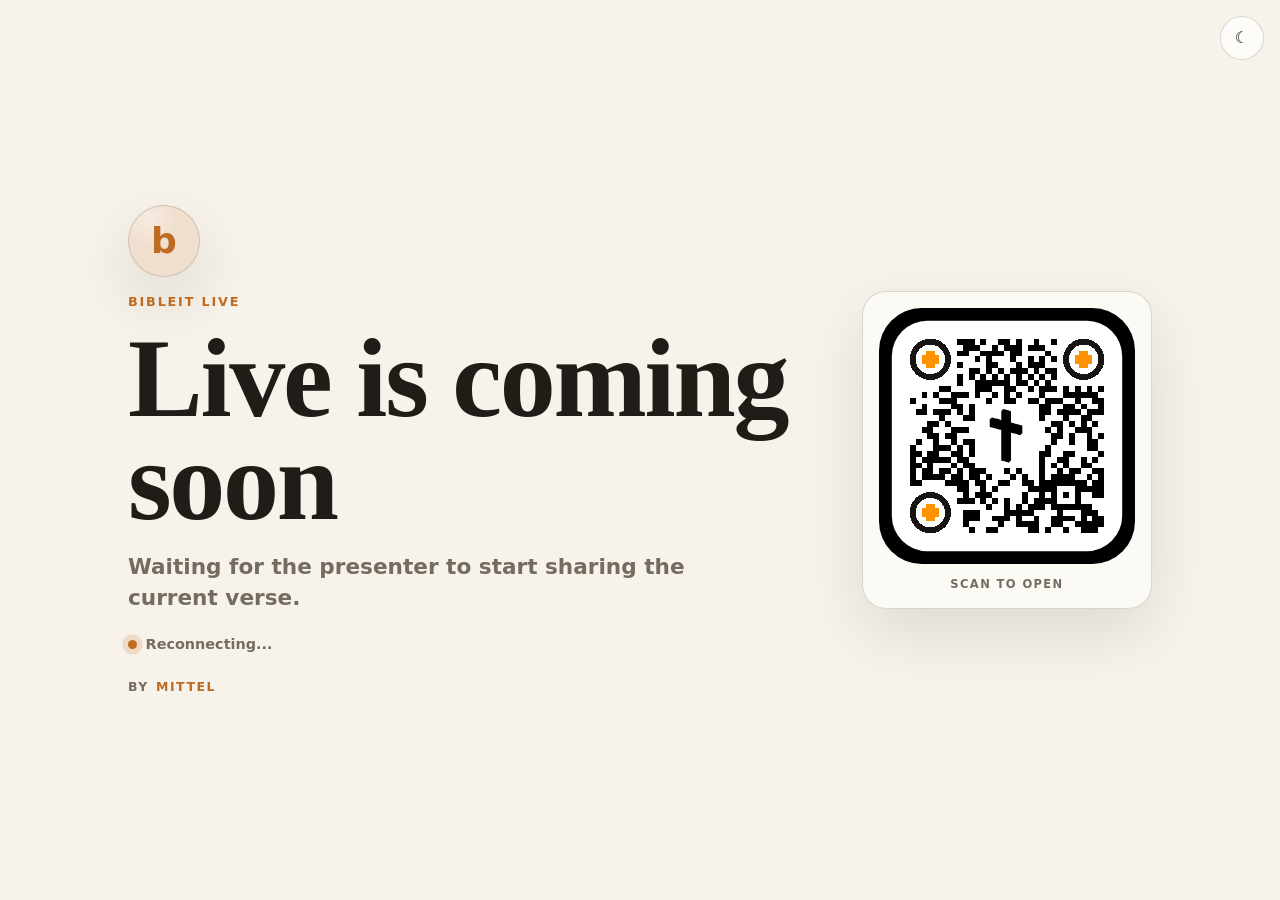
==== python/src/bibleit/live.html @ abac1475 "feat: consolidating live only for web" ====
<!doctype html>
<html lang="en" data-live="false">
<head>
  <meta charset="utf-8">
  <meta name="viewport" content="width=device-width, initial-scale=1, viewport-fit=cover" />
  <title>{{ title }}</title>
  <style>
    html {
      touch-action: manipulation;
    }

    :root {
      color-scheme: light dark;
      --bg: #f7f3ea;
      --fg: #201c18;
      --muted: #756c61;
      --accent: #bf6b21;
      --button-bg: rgba(255, 255, 255, 0.7);
      --button-border: rgba(32, 28, 24, 0.16);
      --verse-scale: 1;
    }

    @media (prefers-color-scheme: dark) {
      :root {
        --bg: #151311;
        --fg: #f5efe6;
        --muted: #b7ab9e;
        --accent: #f3a65d;
        --button-bg: rgba(255, 255, 255, 0.08);
        --button-border: rgba(245, 239, 230, 0.18);
      }
    }

    :root[data-theme="light"] {
      color-scheme: light;
      --bg: #f7f3ea;
      --fg: #201c18;
      --muted: #756c61;
      --accent: #bf6b21;
      --button-bg: rgba(255, 255, 255, 0.7);
      --button-border: rgba(32, 28, 24, 0.16);
    }

    :root[data-theme="dark"] {
      color-scheme: dark;
      --bg: #151311;
      --fg: #f5efe6;
      --muted: #b7ab9e;
      --accent: #f3a65d;
      --button-bg: rgba(255, 255, 255, 0.08);
      --button-border: rgba(245, 239, 230, 0.18);
    }

    * {
      box-sizing: border-box;
    }

    body {
      margin: 0;
      min-height: 100vh;
      background: var(--bg);
      color: var(--fg);
      font-family: ui-serif, Georgia, Cambria, "Times New Roman", serif;
      touch-action: manipulation;
    }

    :root[data-presentation="true"] body {
      overflow: hidden;
    }

    main {
      min-height: 100vh;
      width: min(100%, 82rem);
      padding: clamp(1.5rem, 7vw, 4rem);
      display: grid;
      align-content: center;
      margin: 0 auto;
    }

    :root[data-presentation="true"] main {
      width: min(100%, 110rem);
      height: 100dvh;
      min-height: 100vh;
      padding: clamp(1.5rem, 7vw, 4rem);
      align-content: center;
      overflow: hidden;
    }

    [hidden] {
      display: none !important;
    }

    :root[data-live="false"] #font-increase,
    :root[data-live="false"] #font-decrease,
    :root[data-live="false"] #presentation,
    :root[data-live="false"] .translation-filter,
    :root[data-live="false"] .verses,
    :root[data-live="false"] .status,
    :root[data-live="false"] .brand {
      display: none;
    }

    button {
      position: fixed;
      top: max(1rem, env(safe-area-inset-top));
      min-width: 2.75rem;
      height: 2.75rem;
      border: 1px solid var(--button-border);
      border-radius: 999px;
      background: var(--button-bg);
      color: var(--fg);
      font: 700 1rem/1 ui-sans-serif, system-ui, sans-serif;
    }

    #theme {
      right: max(1rem, env(safe-area-inset-right));
    }

    #font-decrease {
      right: calc(max(1rem, env(safe-area-inset-right)) + 3.25rem);
    }

    #font-increase {
      right: calc(max(1rem, env(safe-area-inset-right)) + 6.5rem);
    }

    #presentation {
      left: calc(max(1rem, env(safe-area-inset-left)) + 3rem);
      right: auto;
    }

    .translation-filter {
      position: fixed;
      top: max(1rem, env(safe-area-inset-top));
      right: calc(max(1rem, env(safe-area-inset-right)) + 9.75rem);
      width: 2.75rem;
      color: var(--fg);
      font: 700 0.85rem/1.2 ui-sans-serif, system-ui, sans-serif;
      z-index: 2;
    }

    .translation-filter summary {
      width: 2.75rem;
      min-height: 2.75rem;
      border: 1px solid var(--button-border);
      border-radius: 999px;
      background: var(--button-bg);
      color: var(--fg);
      display: flex;
      align-items: center;
      justify-content: center;
      cursor: pointer;
      list-style: none;
      padding: 0;
      overflow: hidden;
    }

    .translation-filter summary::-webkit-details-marker {
      display: none;
    }

    .translation-filter summary::after {
      content: none;
    }

    .translation-icon {
      width: 1.3rem;
      height: 1.3rem;
      display: block;
      fill: none;
      stroke: currentColor;
      stroke-linecap: round;
      stroke-linejoin: round;
      stroke-width: 16;
    }

    .translation-filter[open] summary {
      border-color: var(--accent);
      box-shadow: 0 0 0 0.2rem rgba(191, 107, 33, 0.12);
    }

    .translation-options {
      position: absolute;
      top: calc(100% + 0.7rem);
      right: 0;
      width: 11rem;
      border: 1px solid var(--button-border);
      border-radius: 1rem;
      background: color-mix(in srgb, var(--bg) 92%, white);
      box-shadow: 0 1rem 2.5rem rgba(0, 0, 0, 0.14);
      padding: 0.45rem;
      display: grid;
      gap: 0.25rem;
    }

    .translation-options label {
    min-height: 2.4rem;
    padding: 0.45rem 0.8rem;
    border-radius: 0.75rem;
  }

    .translation-options label:hover {
      background: rgba(191, 107, 33, 0.12);
    }

    .translation-options input {
      position: absolute;
      opacity: 0;
      pointer-events: none;
    }

    .translation-options label:has(input:checked) {
      background: rgba(191, 107, 33, 0.16);
      color: var(--accent);
    }

    :root[data-presentation="true"] #presentation {
      border-color: var(--accent);
      color: var(--accent);
    }

    :root[data-filtered="true"] .translation-filter summary {
      border-color: var(--accent);
    }

    .translation {
      color: var(--accent);
      font: 700 0.78rem/1.2 ui-sans-serif, system-ui, sans-serif;
      letter-spacing: 0.08em;
      text-transform: uppercase;
    }

    .reference {
      margin-top: 0.6rem;
      color: var(--muted);
      font: 700 clamp(1rem, 4vw, 1.35rem)/1.2 ui-sans-serif, system-ui, sans-serif;
    }

    .verse {
      margin-top: 1.2rem;
      font-size: clamp(2rem, 10vw, 4.5rem);
      line-height: 1.08;
      overflow-wrap: anywhere;
    }

    .verses {
      margin-top: 1.5rem;
      display: grid;
      grid-template-columns: repeat(auto-fit, minmax(min(22rem, 100%), 1fr));
      gap: clamp(1.5rem, 4vw, 3rem);
      align-items: start;
    }

    :root[data-presentation="true"] #font-increase,
    :root[data-presentation="true"] #font-decrease {
      display: none;
    }

    :root[data-presentation="true"] .translation-filter {
      right: calc(max(1rem, env(safe-area-inset-right)) + 3.25rem);
    }

    :root[data-presentation="true"] #theme {
      right: max(1rem, env(safe-area-inset-right));
    }

    :root[data-presentation="true"] .verses {
      margin-top: 0;
      display: grid;
      grid-template-columns: 1fr;
      grid-template-rows: repeat(var(--visible-count), minmax(0, 1fr));
      gap: clamp(1rem, 2vh, 2rem);
      height: calc(100dvh - 8rem);
      overflow: hidden;
      align-items: stretch;
    }

    .verse-card {
      min-width: 0;
    }

    :root[data-presentation="true"] .verse-card {
      min-height: 0;
      display: flex;
      flex-direction: column;
      justify-content: center;
      overflow: hidden;
    }

    .verse-card .reference {
      margin-top: 0.5rem;
      font-size: clamp(1rem, 3vw, 1.25rem);
    }

    .verse-card .verse {
      font-size: clamp(
        calc(2rem * var(--verse-scale)),
        calc(7vw * var(--verse-scale)),
        calc(4.25rem * var(--verse-scale))
      );
    }

    :root[data-presentation="true"] .verse-card .verse {
      margin-top: 0.6rem;
      line-height: 1.04;
      overflow-wrap: break-word;
    }

    .status {
      margin-top: 2rem;
      color: var(--muted);
      font: 500 0.92rem/1.4 ui-sans-serif, system-ui, sans-serif;
    }

    .brand {
      margin-top: 0.6rem;
      color: var(--muted);
      font: 700 0.9rem/1 ui-sans-serif, system-ui, sans-serif;
      letter-spacing: 0.08em;
      text-transform: uppercase;
    }

    :root[data-presentation="true"] .status {
      display: none;
    }

    :root[data-presentation="true"] .brand {
      position: fixed;
      left: max(1rem, env(safe-area-inset-left));
      bottom: max(1rem, env(safe-area-inset-bottom));
      margin-top: 0;
    }

    .splash {
      width: min(100%, 64rem);
      margin: 0 auto;
      display: grid;
      grid-template-columns: minmax(0, 1fr) auto;
      align-items: center;
      column-gap: clamp(2rem, 7vw, 5rem);
      gap: 1.1rem;
      justify-items: start;
    }

    :root[data-live="true"] .splash {
      display: none;
    }

    .splash-copy {
      min-width: 0;
      display: grid;
      gap: 1.1rem;
      justify-items: start;
    }

    .splash-mark {
      width: clamp(3.5rem, 12vw, 4.5rem);
      height: clamp(3.5rem, 12vw, 4.5rem);
      display: grid;
      place-items: center;
      border: 1px solid var(--button-border);
      border-radius: 999px;
      background:
        radial-gradient(circle at 30% 20%, rgba(255, 255, 255, 0.38), transparent 38%),
        color-mix(in srgb, var(--button-bg) 80%, var(--accent));
      color: var(--accent);
      font: 800 clamp(1.8rem, 6vw, 2.25rem)/1 ui-sans-serif, system-ui, sans-serif;
      box-shadow: 0 1.5rem 4rem rgba(0, 0, 0, 0.12);
    }

    .splash-kicker {
      color: var(--accent);
      font: 800 0.8rem/1.2 ui-sans-serif, system-ui, sans-serif;
      letter-spacing: 0.14em;
      text-transform: uppercase;
    }

    .splash h1 {
      max-width: 12ch;
      margin: 0;
      font-size: clamp(2.7rem, 11vw, 7rem);
      line-height: 0.92;
      letter-spacing: -0.02em;
    }

    .splash p {
      max-width: 38rem;
      margin: 0;
      color: var(--muted);
      font: 600 clamp(1rem, 3vw, 1.35rem)/1.45 ui-sans-serif, system-ui, sans-serif;
    }

    .splash-status {
      margin-top: 0.4rem;
      display: inline-flex;
      align-items: center;
      gap: 0.55rem;
      color: var(--muted);
      font: 700 0.9rem/1 ui-sans-serif, system-ui, sans-serif;
    }

    .splash-status::before {
      content: "";
      width: 0.55rem;
      height: 0.55rem;
      border-radius: 999px;
      background: var(--accent);
      box-shadow: 0 0 0 0.35rem color-mix(in srgb, var(--accent) 18%, transparent);
    }

    .splash-footer {
      margin-top: 0.7rem;
      display: inline-flex;
      align-items: center;
      gap: 0.45rem;
      color: var(--muted);
      font: 800 0.78rem/1.2 ui-sans-serif, system-ui, sans-serif;
      letter-spacing: 0.12em;
      text-transform: uppercase;
    }

    .splash-footer a {
      color: var(--accent);
      text-decoration: none;
    }

    .splash-footer a:focus-visible {
      outline: 2px solid var(--accent);
      outline-offset: 0.2rem;
      border-radius: 0.2rem;
    }

    .splash-qr {
      display: grid;
      gap: 0.85rem;
      justify-items: center;
      padding: 1rem;
      border: 1px solid var(--button-border);
      border-radius: 1.5rem;
      background: color-mix(in srgb, var(--button-bg) 72%, var(--bg));
      color: var(--fg);
      text-decoration: none;
      box-shadow: 0 1.5rem 4rem rgba(0, 0, 0, 0.1);
    }

    .splash-qr:hover {
      border-color: color-mix(in srgb, var(--accent) 55%, var(--button-border));
    }

    .splash-qr span {
      color: var(--muted);
      font: 800 0.72rem/1.2 ui-sans-serif, system-ui, sans-serif;
      letter-spacing: 0.12em;
      text-transform: uppercase;
    }

    .qr-code {
      width: clamp(5.5rem, 20vw, 20rem);
      height: auto;
      display: block;
      border-radius: 0.9rem;
    }

    .qr-code .qr-bg {
      fill: #fff;
    }

    .qr-code path {
      fill: #171411;
    }

    @media (max-width: 52rem) {
      #presentation {
        left: max(0.75rem, env(safe-area-inset-left));
        right: auto;
      }

      .translation-filter {
        right: calc(max(0.75rem, env(safe-area-inset-right)) + 9.75rem);
      }

      main {
        min-height: 100svh;
        padding:
          max(4.75rem, env(safe-area-inset-top))
          1.5rem
          max(2.75rem, env(safe-area-inset-bottom));
        align-content: center;
      }

      .splash {
        width: 100%;
        grid-template-columns: 1fr;
        gap: 1rem;
      }

      .splash-qr {
        display: none;
      }

      .splash h1 {
        max-width: 9ch;
      }

      .splash p {
        font-size: 1.05rem;
      }

     :root[data-presentation="true"] main {
        height: 100svh;
        min-height: 100svh;
        padding:
          max(5.25rem, env(safe-area-inset-top))
          1rem
          max(5.5rem, env(safe-area-inset-bottom));
      }

     :root[data-presentation="true"] .verses {
        height: calc(100svh - 11rem);
        overflow: hidden;
      }

      :root[data-presentation="true"] .verse-card {
        min-height: 0;
        overflow: hidden;
      }

      :root[data-presentation="true"] .verse-card .verse {
        margin-top: 0.35rem;
        font-size: 1rem;
        line-height: 1.03;
        overflow-wrap: break-word;
      }

      :root[data-presentation="true"] .brand {
        display: block;
        left: max(1rem, env(safe-area-inset-left));
        bottom: max(1rem, env(safe-area-inset-bottom));
        font-size: 0.8rem;
      }
    }
  </style>
</head>
<body>
  <main id="live">
    <section id="splash" class="splash" aria-live="polite">
      <div class="splash-copy">
        <div class="splash-mark">b</div>
        <div class="splash-kicker">bibleit live</div>
        <h1>Live is coming soon</h1>
        <p>Waiting for the presenter to start sharing the current verse.</p>
        <div id="splash-status" class="splash-status">Connecting</div>
        <div class="splash-footer">by <a href="https://mittel.site" rel="noreferrer">Mittel</a></div>
      </div>
      <a class="splash-qr" href="https://bibleit.mittel.site" rel="noreferrer" aria-label="Open bibleit live">
        <svg version="1.1" xmlns="http://www.w3.org/2000/svg" xmlns:xlink="http://www.w3.org/1999/xlink" class="qr-code" width="1000" height="1000" viewBox="0 0 1000 1000" enable-background="new 0 0 1000 1000" xml:space="preserve"><rect x="0" y="0" rx="333.33334" ry="333.33334" width="1000" height="1000" fill="rgb(255,255,255)" opacity="1.0" /><rect x="0" y="0" rx="166.66667" ry="166.66667" width="1000" height="1000" fill="rgb(0,0,0)" opacity="1.0" /><rect x="50" y="50" rx="138.46153" ry="138.46153" width="900" height="900" fill="rgb(255,255,255)" opacity="1.0" /><g transform="translate(120,120) scale(0.76000005,0.76000005)"><svg width="1000" height="1000" viewBox="0 0 660 660" enable-background="new 0 0 1000 1000" xml:space="preserve"><rect x="0" y="0" width="660" height="660" fill="rgb(254,255,255)" opacity="1.0" /><rect x="160" y="0" width="20" height="20" fill="rgb(0,0,0)" opacity="1.0" shape-rendering="crispEdges" /><rect x="180" y="0" width="20" height="20" fill="rgb(0,0,0)" opacity="1.0" shape-rendering="crispEdges" /><rect x="200" y="0" width="20" height="20" fill="rgb(0,0,0)" opacity="1.0" shape-rendering="crispEdges" /><rect x="240" y="0" width="20" height="20" fill="rgb(0,0,0)" opacity="1.0" shape-rendering="crispEdges" /><rect x="300" y="0" width="20" height="20" fill="rgb(0,0,0)" opacity="1.0" shape-rendering="crispEdges" /><rect x="320" y="0" width="20" height="20" fill="rgb(0,0,0)" opacity="1.0" shape-rendering="crispEdges" /><rect x="360" y="0" width="20" height="20" fill="rgb(0,0,0)" opacity="1.0" shape-rendering="crispEdges" /><rect x="420" y="0" width="20" height="20" fill="rgb(0,0,0)" opacity="1.0" shape-rendering="crispEdges" /><rect x="480" y="0" width="20" height="20" fill="rgb(0,0,0)" opacity="1.0" shape-rendering="crispEdges" /><rect x="180" y="20" width="20" height="20" fill="rgb(0,0,0)" opacity="1.0" shape-rendering="crispEdges" /><rect x="200" y="20" width="20" height="20" fill="rgb(0,0,0)" opacity="1.0" shape-rendering="crispEdges" /><rect x="220" y="20" width="20" height="20" fill="rgb(0,0,0)" opacity="1.0" shape-rendering="crispEdges" /><rect x="280" y="20" width="20" height="20" fill="rgb(0,0,0)" opacity="1.0" shape-rendering="crispEdges" /><rect x="320" y="20" width="20" height="20" fill="rgb(0,0,0)" opacity="1.0" shape-rendering="crispEdges" /><rect x="340" y="20" width="20" height="20" fill="rgb(0,0,0)" opacity="1.0" shape-rendering="crispEdges" /><rect x="360" y="20" width="20" height="20" fill="rgb(0,0,0)" opacity="1.0" shape-rendering="crispEdges" /><rect x="400" y="20" width="20" height="20" fill="rgb(0,0,0)" opacity="1.0" shape-rendering="crispEdges" /><rect x="420" y="20" width="20" height="20" fill="rgb(0,0,0)" opacity="1.0" shape-rendering="crispEdges" /><rect x="440" y="20" width="20" height="20" fill="rgb(0,0,0)" opacity="1.0" shape-rendering="crispEdges" /><rect x="160" y="40" width="20" height="20" fill="rgb(0,0,0)" opacity="1.0" shape-rendering="crispEdges" /><rect x="180" y="40" width="20" height="20" fill="rgb(0,0,0)" opacity="1.0" shape-rendering="crispEdges" /><rect x="240" y="40" width="20" height="20" fill="rgb(0,0,0)" opacity="1.0" shape-rendering="crispEdges" /><rect x="260" y="40" width="20" height="20" fill="rgb(0,0,0)" opacity="1.0" shape-rendering="crispEdges" /><rect x="280" y="40" width="20" height="20" fill="rgb(0,0,0)" opacity="1.0" shape-rendering="crispEdges" /><rect x="300" y="40" width="20" height="20" fill="rgb(0,0,0)" opacity="1.0" shape-rendering="crispEdges" /><rect x="340" y="40" width="20" height="20" fill="rgb(0,0,0)" opacity="1.0" shape-rendering="crispEdges" /><rect x="360" y="40" width="20" height="20" fill="rgb(0,0,0)" opacity="1.0" shape-rendering="crispEdges" /><rect x="460" y="40" width="20" height="20" fill="rgb(0,0,0)" opacity="1.0" shape-rendering="crispEdges" /><rect x="220" y="60" width="20" height="20" fill="rgb(0,0,0)" opacity="1.0" shape-rendering="crispEdges" /><rect x="260" y="60" width="20" height="20" fill="rgb(0,0,0)" opacity="1.0" shape-rendering="crispEdges" /><rect x="340" y="60" width="20" height="20" fill="rgb(0,0,0)" opacity="1.0" shape-rendering="crispEdges" /><rect x="400" y="60" width="20" height="20" fill="rgb(0,0,0)" opacity="1.0" shape-rendering="crispEdges" /><rect x="440" y="60" width="20" height="20" fill="rgb(0,0,0)" opacity="1.0" shape-rendering="crispEdges" /><rect x="480" y="60" width="20" height="20" fill="rgb(0,0,0)" opacity="1.0" shape-rendering="crispEdges" /><rect x="160" y="80" width="20" height="20" fill="rgb(0,0,0)" opacity="1.0" shape-rendering="crispEdges" /><rect x="260" y="80" width="20" height="20" fill="rgb(0,0,0)" opacity="1.0" shape-rendering="crispEdges" /><rect x="280" y="80" width="20" height="20" fill="rgb(0,0,0)" opacity="1.0" shape-rendering="crispEdges" /><rect x="360" y="80" width="20" height="20" fill="rgb(0,0,0)" opacity="1.0" shape-rendering="crispEdges" /><rect x="400" y="80" width="20" height="20" fill="rgb(0,0,0)" opacity="1.0" shape-rendering="crispEdges" /><rect x="420" y="80" width="20" height="20" fill="rgb(0,0,0)" opacity="1.0" shape-rendering="crispEdges" /><rect x="440" y="80" width="20" height="20" fill="rgb(0,0,0)" opacity="1.0" shape-rendering="crispEdges" /><rect x="200" y="100" width="20" height="20" fill="rgb(0,0,0)" opacity="1.0" shape-rendering="crispEdges" /><rect x="220" y="100" width="20" height="20" fill="rgb(0,0,0)" opacity="1.0" shape-rendering="crispEdges" /><rect x="260" y="100" width="20" height="20" fill="rgb(0,0,0)" opacity="1.0" shape-rendering="crispEdges" /><rect x="300" y="100" width="20" height="20" fill="rgb(0,0,0)" opacity="1.0" shape-rendering="crispEdges" /><rect x="340" y="100" width="20" height="20" fill="rgb(0,0,0)" opacity="1.0" shape-rendering="crispEdges" /><rect x="360" y="100" width="20" height="20" fill="rgb(0,0,0)" opacity="1.0" shape-rendering="crispEdges" /><rect x="380" y="100" width="20" height="20" fill="rgb(0,0,0)" opacity="1.0" shape-rendering="crispEdges" /><rect x="420" y="100" width="20" height="20" fill="rgb(0,0,0)" opacity="1.0" shape-rendering="crispEdges" /><rect x="460" y="100" width="20" height="20" fill="rgb(0,0,0)" opacity="1.0" shape-rendering="crispEdges" /><rect x="480" y="100" width="20" height="20" fill="rgb(0,0,0)" opacity="1.0" shape-rendering="crispEdges" /><rect x="160" y="120" width="20" height="20" fill="rgb(0,0,0)" opacity="1.0" shape-rendering="crispEdges" /><rect x="200" y="120" width="20" height="20" fill="rgb(0,0,0)" opacity="1.0" shape-rendering="crispEdges" /><rect x="240" y="120" width="20" height="20" fill="rgb(0,0,0)" opacity="1.0" shape-rendering="crispEdges" /><rect x="280" y="120" width="20" height="20" fill="rgb(0,0,0)" opacity="1.0" shape-rendering="crispEdges" /><rect x="320" y="120" width="20" height="20" fill="rgb(0,0,0)" opacity="1.0" shape-rendering="crispEdges" /><rect x="360" y="120" width="20" height="20" fill="rgb(0,0,0)" opacity="1.0" shape-rendering="crispEdges" /><rect x="400" y="120" width="20" height="20" fill="rgb(0,0,0)" opacity="1.0" shape-rendering="crispEdges" /><rect x="440" y="120" width="20" height="20" fill="rgb(0,0,0)" opacity="1.0" shape-rendering="crispEdges" /><rect x="480" y="120" width="20" height="20" fill="rgb(0,0,0)" opacity="1.0" shape-rendering="crispEdges" /><rect x="160" y="140" width="20" height="20" fill="rgb(0,0,0)" opacity="1.0" shape-rendering="crispEdges" /><rect x="220" y="140" width="20" height="20" fill="rgb(0,0,0)" opacity="1.0" shape-rendering="crispEdges" /><rect x="240" y="140" width="20" height="20" fill="rgb(0,0,0)" opacity="1.0" shape-rendering="crispEdges" /><rect x="260" y="140" width="20" height="20" fill="rgb(0,0,0)" opacity="1.0" shape-rendering="crispEdges" /><rect x="280" y="140" width="20" height="20" fill="rgb(0,0,0)" opacity="1.0" shape-rendering="crispEdges" /><rect x="300" y="140" width="20" height="20" fill="rgb(0,0,0)" opacity="1.0" shape-rendering="crispEdges" /><rect x="320" y="140" width="20" height="20" fill="rgb(0,0,0)" opacity="1.0" shape-rendering="crispEdges" /><rect x="360" y="140" width="20" height="20" fill="rgb(0,0,0)" opacity="1.0" shape-rendering="crispEdges" /><rect x="380" y="140" width="20" height="20" fill="rgb(0,0,0)" opacity="1.0" shape-rendering="crispEdges" /><rect x="420" y="140" width="20" height="20" fill="rgb(0,0,0)" opacity="1.0" shape-rendering="crispEdges" /><rect x="460" y="140" width="20" height="20" fill="rgb(0,0,0)" opacity="1.0" shape-rendering="crispEdges" /><rect x="100" y="160" width="20" height="20" fill="rgb(0,0,0)" opacity="1.0" shape-rendering="crispEdges" /><rect x="120" y="160" width="20" height="20" fill="rgb(0,0,0)" opacity="1.0" shape-rendering="crispEdges" /><rect x="220" y="160" width="20" height="20" fill="rgb(0,0,0)" opacity="1.0" shape-rendering="crispEdges" /><rect x="240" y="160" width="20" height="20" fill="rgb(0,0,0)" opacity="1.0" shape-rendering="crispEdges" /><rect x="260" y="160" width="20" height="20" fill="rgb(0,0,0)" opacity="1.0" shape-rendering="crispEdges" /><rect x="320" y="160" width="20" height="20" fill="rgb(0,0,0)" opacity="1.0" shape-rendering="crispEdges" /><rect x="340" y="160" width="20" height="20" fill="rgb(0,0,0)" opacity="1.0" shape-rendering="crispEdges" /><rect x="400" y="160" width="20" height="20" fill="rgb(0,0,0)" opacity="1.0" shape-rendering="crispEdges" /><rect x="440" y="160" width="20" height="20" fill="rgb(0,0,0)" opacity="1.0" shape-rendering="crispEdges" /><rect x="460" y="160" width="20" height="20" fill="rgb(0,0,0)" opacity="1.0" shape-rendering="crispEdges" /><rect x="480" y="160" width="20" height="20" fill="rgb(0,0,0)" opacity="1.0" shape-rendering="crispEdges" /><rect x="520" y="160" width="20" height="20" fill="rgb(0,0,0)" opacity="1.0" shape-rendering="crispEdges" /><rect x="560" y="160" width="20" height="20" fill="rgb(0,0,0)" opacity="1.0" shape-rendering="crispEdges" /><rect x="600" y="160" width="20" height="20" fill="rgb(0,0,0)" opacity="1.0" shape-rendering="crispEdges" /><rect x="640" y="160" width="20" height="20" fill="rgb(0,0,0)" opacity="1.0" shape-rendering="crispEdges" /><rect x="40" y="180" width="20" height="20" fill="rgb(0,0,0)" opacity="1.0" shape-rendering="crispEdges" /><rect x="80" y="180" width="20" height="20" fill="rgb(0,0,0)" opacity="1.0" shape-rendering="crispEdges" /><rect x="140" y="180" width="20" height="20" fill="rgb(0,0,0)" opacity="1.0" shape-rendering="crispEdges" /><rect x="160" y="180" width="20" height="20" fill="rgb(0,0,0)" opacity="1.0" shape-rendering="crispEdges" /><rect x="180" y="180" width="20" height="20" fill="rgb(0,0,0)" opacity="1.0" shape-rendering="crispEdges" /><rect x="220" y="180" width="20" height="20" fill="rgb(0,0,0)" opacity="1.0" shape-rendering="crispEdges" /><rect x="280" y="180" width="20" height="20" fill="rgb(0,0,0)" opacity="1.0" shape-rendering="crispEdges" /><rect x="320" y="180" width="20" height="20" fill="rgb(0,0,0)" opacity="1.0" shape-rendering="crispEdges" /><rect x="360" y="180" width="20" height="20" fill="rgb(0,0,0)" opacity="1.0" shape-rendering="crispEdges" /><rect x="440" y="180" width="20" height="20" fill="rgb(0,0,0)" opacity="1.0" shape-rendering="crispEdges" /><rect x="520" y="180" width="20" height="20" fill="rgb(0,0,0)" opacity="1.0" shape-rendering="crispEdges" /><rect x="540" y="180" width="20" height="20" fill="rgb(0,0,0)" opacity="1.0" shape-rendering="crispEdges" /><rect x="560" y="180" width="20" height="20" fill="rgb(0,0,0)" opacity="1.0" shape-rendering="crispEdges" /><rect x="580" y="180" width="20" height="20" fill="rgb(0,0,0)" opacity="1.0" shape-rendering="crispEdges" /><rect x="600" y="180" width="20" height="20" fill="rgb(0,0,0)" opacity="1.0" shape-rendering="crispEdges" /><rect x="620" y="180" width="20" height="20" fill="rgb(0,0,0)" opacity="1.0" shape-rendering="crispEdges" /><rect x="0" y="200" width="20" height="20" fill="rgb(0,0,0)" opacity="1.0" shape-rendering="crispEdges" /><rect x="100" y="200" width="20" height="20" fill="rgb(0,0,0)" opacity="1.0" shape-rendering="crispEdges" /><rect x="120" y="200" width="20" height="20" fill="rgb(0,0,0)" opacity="1.0" shape-rendering="crispEdges" /><rect x="140" y="200" width="20" height="20" fill="rgb(0,0,0)" opacity="1.0" shape-rendering="crispEdges" /><rect x="260" y="200" width="20" height="20" fill="rgb(0,0,0)" opacity="1.0" shape-rendering="crispEdges" /><rect x="320" y="200" width="20" height="20" fill="rgb(0,0,0)" opacity="1.0" shape-rendering="crispEdges" /><rect x="340" y="200" width="20" height="20" fill="rgb(0,0,0)" opacity="1.0" shape-rendering="crispEdges" /><rect x="400" y="200" width="20" height="20" fill="rgb(0,0,0)" opacity="1.0" shape-rendering="crispEdges" /><rect x="420" y="200" width="20" height="20" fill="rgb(0,0,0)" opacity="1.0" shape-rendering="crispEdges" /><rect x="460" y="200" width="20" height="20" fill="rgb(0,0,0)" opacity="1.0" shape-rendering="crispEdges" /><rect x="480" y="200" width="20" height="20" fill="rgb(0,0,0)" opacity="1.0" shape-rendering="crispEdges" /><rect x="500" y="200" width="20" height="20" fill="rgb(0,0,0)" opacity="1.0" shape-rendering="crispEdges" /><rect x="560" y="200" width="20" height="20" fill="rgb(0,0,0)" opacity="1.0" shape-rendering="crispEdges" /><rect x="620" y="200" width="20" height="20" fill="rgb(0,0,0)" opacity="1.0" shape-rendering="crispEdges" /><rect x="640" y="200" width="20" height="20" fill="rgb(0,0,0)" opacity="1.0" shape-rendering="crispEdges" /><rect x="40" y="220" width="20" height="20" fill="rgb(0,0,0)" opacity="1.0" shape-rendering="crispEdges" /><rect x="140" y="220" width="20" height="20" fill="rgb(0,0,0)" opacity="1.0" shape-rendering="crispEdges" /><rect x="160" y="220" width="20" height="20" fill="rgb(0,0,0)" opacity="1.0" shape-rendering="crispEdges" /><rect x="200" y="220" width="20" height="20" fill="rgb(0,0,0)" opacity="1.0" shape-rendering="crispEdges" /><rect x="440" y="220" width="20" height="20" fill="rgb(0,0,0)" opacity="1.0" shape-rendering="crispEdges" /><rect x="460" y="220" width="20" height="20" fill="rgb(0,0,0)" opacity="1.0" shape-rendering="crispEdges" /><rect x="520" y="220" width="20" height="20" fill="rgb(0,0,0)" opacity="1.0" shape-rendering="crispEdges" /><rect x="540" y="220" width="20" height="20" fill="rgb(0,0,0)" opacity="1.0" shape-rendering="crispEdges" /><rect x="580" y="220" width="20" height="20" fill="rgb(0,0,0)" opacity="1.0" shape-rendering="crispEdges" /><rect x="640" y="220" width="20" height="20" fill="rgb(0,0,0)" opacity="1.0" shape-rendering="crispEdges" /><rect x="20" y="240" width="20" height="20" fill="rgb(0,0,0)" opacity="1.0" shape-rendering="crispEdges" /><rect x="40" y="240" width="20" height="20" fill="rgb(0,0,0)" opacity="1.0" shape-rendering="crispEdges" /><rect x="80" y="240" width="20" height="20" fill="rgb(0,0,0)" opacity="1.0" shape-rendering="crispEdges" /><rect x="100" y="240" width="20" height="20" fill="rgb(0,0,0)" opacity="1.0" shape-rendering="crispEdges" /><rect x="120" y="240" width="20" height="20" fill="rgb(0,0,0)" opacity="1.0" shape-rendering="crispEdges" /><rect x="160" y="240" width="20" height="20" fill="rgb(0,0,0)" opacity="1.0" shape-rendering="crispEdges" /><rect x="200" y="240" width="20" height="20" fill="rgb(0,0,0)" opacity="1.0" shape-rendering="crispEdges" /><rect x="440" y="240" width="20" height="20" fill="rgb(0,0,0)" opacity="1.0" shape-rendering="crispEdges" /><rect x="460" y="240" width="20" height="20" fill="rgb(0,0,0)" opacity="1.0" shape-rendering="crispEdges" /><rect x="500" y="240" width="20" height="20" fill="rgb(0,0,0)" opacity="1.0" shape-rendering="crispEdges" /><rect x="520" y="240" width="20" height="20" fill="rgb(0,0,0)" opacity="1.0" shape-rendering="crispEdges" /><rect x="540" y="240" width="20" height="20" fill="rgb(0,0,0)" opacity="1.0" shape-rendering="crispEdges" /><rect x="560" y="240" width="20" height="20" fill="rgb(0,0,0)" opacity="1.0" shape-rendering="crispEdges" /><rect x="600" y="240" width="20" height="20" fill="rgb(0,0,0)" opacity="1.0" shape-rendering="crispEdges" /><rect x="620" y="240" width="20" height="20" fill="rgb(0,0,0)" opacity="1.0" shape-rendering="crispEdges" /><rect x="640" y="240" width="20" height="20" fill="rgb(0,0,0)" opacity="1.0" shape-rendering="crispEdges" /><rect x="100" y="260" width="20" height="20" fill="rgb(0,0,0)" opacity="1.0" shape-rendering="crispEdges" /><rect x="180" y="260" width="20" height="20" fill="rgb(0,0,0)" opacity="1.0" shape-rendering="crispEdges" /><rect x="200" y="260" width="20" height="20" fill="rgb(0,0,0)" opacity="1.0" shape-rendering="crispEdges" /><rect x="440" y="260" width="20" height="20" fill="rgb(0,0,0)" opacity="1.0" shape-rendering="crispEdges" /><rect x="520" y="260" width="20" height="20" fill="rgb(0,0,0)" opacity="1.0" shape-rendering="crispEdges" /><rect x="580" y="260" width="20" height="20" fill="rgb(0,0,0)" opacity="1.0" shape-rendering="crispEdges" /><rect x="600" y="260" width="20" height="20" fill="rgb(0,0,0)" opacity="1.0" shape-rendering="crispEdges" /><rect x="60" y="280" width="20" height="20" fill="rgb(0,0,0)" opacity="1.0" shape-rendering="crispEdges" /><rect x="80" y="280" width="20" height="20" fill="rgb(0,0,0)" opacity="1.0" shape-rendering="crispEdges" /><rect x="120" y="280" width="20" height="20" fill="rgb(0,0,0)" opacity="1.0" shape-rendering="crispEdges" /><rect x="480" y="280" width="20" height="20" fill="rgb(0,0,0)" opacity="1.0" shape-rendering="crispEdges" /><rect x="500" y="280" width="20" height="20" fill="rgb(0,0,0)" opacity="1.0" shape-rendering="crispEdges" /><rect x="540" y="280" width="20" height="20" fill="rgb(0,0,0)" opacity="1.0" shape-rendering="crispEdges" /><rect x="580" y="280" width="20" height="20" fill="rgb(0,0,0)" opacity="1.0" shape-rendering="crispEdges" /><rect x="620" y="280" width="20" height="20" fill="rgb(0,0,0)" opacity="1.0" shape-rendering="crispEdges" /><rect x="40" y="300" width="20" height="20" fill="rgb(0,0,0)" opacity="1.0" shape-rendering="crispEdges" /><rect x="60" y="300" width="20" height="20" fill="rgb(0,0,0)" opacity="1.0" shape-rendering="crispEdges" /><rect x="140" y="300" width="20" height="20" fill="rgb(0,0,0)" opacity="1.0" shape-rendering="crispEdges" /><rect x="160" y="300" width="20" height="20" fill="rgb(0,0,0)" opacity="1.0" shape-rendering="crispEdges" /><rect x="180" y="300" width="20" height="20" fill="rgb(0,0,0)" opacity="1.0" shape-rendering="crispEdges" /><rect x="460" y="300" width="20" height="20" fill="rgb(0,0,0)" opacity="1.0" shape-rendering="crispEdges" /><rect x="500" y="300" width="20" height="20" fill="rgb(0,0,0)" opacity="1.0" shape-rendering="crispEdges" /><rect x="560" y="300" width="20" height="20" fill="rgb(0,0,0)" opacity="1.0" shape-rendering="crispEdges" /><rect x="580" y="300" width="20" height="20" fill="rgb(0,0,0)" opacity="1.0" shape-rendering="crispEdges" /><rect x="600" y="300" width="20" height="20" fill="rgb(0,0,0)" opacity="1.0" shape-rendering="crispEdges" /><rect x="60" y="320" width="20" height="20" fill="rgb(0,0,0)" opacity="1.0" shape-rendering="crispEdges" /><rect x="80" y="320" width="20" height="20" fill="rgb(0,0,0)" opacity="1.0" shape-rendering="crispEdges" /><rect x="120" y="320" width="20" height="20" fill="rgb(0,0,0)" opacity="1.0" shape-rendering="crispEdges" /><rect x="140" y="320" width="20" height="20" fill="rgb(0,0,0)" opacity="1.0" shape-rendering="crispEdges" /><rect x="480" y="320" width="20" height="20" fill="rgb(0,0,0)" opacity="1.0" shape-rendering="crispEdges" /><rect x="500" y="320" width="20" height="20" fill="rgb(0,0,0)" opacity="1.0" shape-rendering="crispEdges" /><rect x="540" y="320" width="20" height="20" fill="rgb(0,0,0)" opacity="1.0" shape-rendering="crispEdges" /><rect x="600" y="320" width="20" height="20" fill="rgb(0,0,0)" opacity="1.0" shape-rendering="crispEdges" /><rect x="640" y="320" width="20" height="20" fill="rgb(0,0,0)" opacity="1.0" shape-rendering="crispEdges" /><rect x="20" y="340" width="20" height="20" fill="rgb(0,0,0)" opacity="1.0" shape-rendering="crispEdges" /><rect x="80" y="340" width="20" height="20" fill="rgb(0,0,0)" opacity="1.0" shape-rendering="crispEdges" /><rect x="140" y="340" width="20" height="20" fill="rgb(0,0,0)" opacity="1.0" shape-rendering="crispEdges" /><rect x="180" y="340" width="20" height="20" fill="rgb(0,0,0)" opacity="1.0" shape-rendering="crispEdges" /><rect x="200" y="340" width="20" height="20" fill="rgb(0,0,0)" opacity="1.0" shape-rendering="crispEdges" /><rect x="480" y="340" width="20" height="20" fill="rgb(0,0,0)" opacity="1.0" shape-rendering="crispEdges" /><rect x="540" y="340" width="20" height="20" fill="rgb(0,0,0)" opacity="1.0" shape-rendering="crispEdges" /><rect x="600" y="340" width="20" height="20" fill="rgb(0,0,0)" opacity="1.0" shape-rendering="crispEdges" /><rect x="620" y="340" width="20" height="20" fill="rgb(0,0,0)" opacity="1.0" shape-rendering="crispEdges" /><rect x="0" y="360" width="20" height="20" fill="rgb(0,0,0)" opacity="1.0" shape-rendering="crispEdges" /><rect x="80" y="360" width="20" height="20" fill="rgb(0,0,0)" opacity="1.0" shape-rendering="crispEdges" /><rect x="100" y="360" width="20" height="20" fill="rgb(0,0,0)" opacity="1.0" shape-rendering="crispEdges" /><rect x="120" y="360" width="20" height="20" fill="rgb(0,0,0)" opacity="1.0" shape-rendering="crispEdges" /><rect x="160" y="360" width="20" height="20" fill="rgb(0,0,0)" opacity="1.0" shape-rendering="crispEdges" /><rect x="200" y="360" width="20" height="20" fill="rgb(0,0,0)" opacity="1.0" shape-rendering="crispEdges" /><rect x="460" y="360" width="20" height="20" fill="rgb(0,0,0)" opacity="1.0" shape-rendering="crispEdges" /><rect x="600" y="360" width="20" height="20" fill="rgb(0,0,0)" opacity="1.0" shape-rendering="crispEdges" /><rect x="620" y="360" width="20" height="20" fill="rgb(0,0,0)" opacity="1.0" shape-rendering="crispEdges" /><rect x="0" y="380" width="20" height="20" fill="rgb(0,0,0)" opacity="1.0" shape-rendering="crispEdges" /><rect x="20" y="380" width="20" height="20" fill="rgb(0,0,0)" opacity="1.0" shape-rendering="crispEdges" /><rect x="60" y="380" width="20" height="20" fill="rgb(0,0,0)" opacity="1.0" shape-rendering="crispEdges" /><rect x="80" y="380" width="20" height="20" fill="rgb(0,0,0)" opacity="1.0" shape-rendering="crispEdges" /><rect x="140" y="380" width="20" height="20" fill="rgb(0,0,0)" opacity="1.0" shape-rendering="crispEdges" /><rect x="160" y="380" width="20" height="20" fill="rgb(0,0,0)" opacity="1.0" shape-rendering="crispEdges" /><rect x="200" y="380" width="20" height="20" fill="rgb(0,0,0)" opacity="1.0" shape-rendering="crispEdges" /><rect x="440" y="380" width="20" height="20" fill="rgb(0,0,0)" opacity="1.0" shape-rendering="crispEdges" /><rect x="460" y="380" width="20" height="20" fill="rgb(0,0,0)" opacity="1.0" shape-rendering="crispEdges" /><rect x="520" y="380" width="20" height="20" fill="rgb(0,0,0)" opacity="1.0" shape-rendering="crispEdges" /><rect x="540" y="380" width="20" height="20" fill="rgb(0,0,0)" opacity="1.0" shape-rendering="crispEdges" /><rect x="640" y="380" width="20" height="20" fill="rgb(0,0,0)" opacity="1.0" shape-rendering="crispEdges" /><rect x="0" y="400" width="20" height="20" fill="rgb(0,0,0)" opacity="1.0" shape-rendering="crispEdges" /><rect x="40" y="400" width="20" height="20" fill="rgb(0,0,0)" opacity="1.0" shape-rendering="crispEdges" /><rect x="60" y="400" width="20" height="20" fill="rgb(0,0,0)" opacity="1.0" shape-rendering="crispEdges" /><rect x="80" y="400" width="20" height="20" fill="rgb(0,0,0)" opacity="1.0" shape-rendering="crispEdges" /><rect x="100" y="400" width="20" height="20" fill="rgb(0,0,0)" opacity="1.0" shape-rendering="crispEdges" /><rect x="120" y="400" width="20" height="20" fill="rgb(0,0,0)" opacity="1.0" shape-rendering="crispEdges" /><rect x="160" y="400" width="20" height="20" fill="rgb(0,0,0)" opacity="1.0" shape-rendering="crispEdges" /><rect x="180" y="400" width="20" height="20" fill="rgb(0,0,0)" opacity="1.0" shape-rendering="crispEdges" /><rect x="440" y="400" width="20" height="20" fill="rgb(0,0,0)" opacity="1.0" shape-rendering="crispEdges" /><rect x="500" y="400" width="20" height="20" fill="rgb(0,0,0)" opacity="1.0" shape-rendering="crispEdges" /><rect x="520" y="400" width="20" height="20" fill="rgb(0,0,0)" opacity="1.0" shape-rendering="crispEdges" /><rect x="580" y="400" width="20" height="20" fill="rgb(0,0,0)" opacity="1.0" shape-rendering="crispEdges" /><rect x="620" y="400" width="20" height="20" fill="rgb(0,0,0)" opacity="1.0" shape-rendering="crispEdges" /><rect x="0" y="420" width="20" height="20" fill="rgb(0,0,0)" opacity="1.0" shape-rendering="crispEdges" /><rect x="20" y="420" width="20" height="20" fill="rgb(0,0,0)" opacity="1.0" shape-rendering="crispEdges" /><rect x="60" y="420" width="20" height="20" fill="rgb(0,0,0)" opacity="1.0" shape-rendering="crispEdges" /><rect x="140" y="420" width="20" height="20" fill="rgb(0,0,0)" opacity="1.0" shape-rendering="crispEdges" /><rect x="180" y="420" width="20" height="20" fill="rgb(0,0,0)" opacity="1.0" shape-rendering="crispEdges" /><rect x="200" y="420" width="20" height="20" fill="rgb(0,0,0)" opacity="1.0" shape-rendering="crispEdges" /><rect x="440" y="420" width="20" height="20" fill="rgb(0,0,0)" opacity="1.0" shape-rendering="crispEdges" /><rect x="480" y="420" width="20" height="20" fill="rgb(0,0,0)" opacity="1.0" shape-rendering="crispEdges" /><rect x="520" y="420" width="20" height="20" fill="rgb(0,0,0)" opacity="1.0" shape-rendering="crispEdges" /><rect x="580" y="420" width="20" height="20" fill="rgb(0,0,0)" opacity="1.0" shape-rendering="crispEdges" /><rect x="600" y="420" width="20" height="20" fill="rgb(0,0,0)" opacity="1.0" shape-rendering="crispEdges" /><rect x="0" y="440" width="20" height="20" fill="rgb(0,0,0)" opacity="1.0" shape-rendering="crispEdges" /><rect x="40" y="440" width="20" height="20" fill="rgb(0,0,0)" opacity="1.0" shape-rendering="crispEdges" /><rect x="60" y="440" width="20" height="20" fill="rgb(0,0,0)" opacity="1.0" shape-rendering="crispEdges" /><rect x="100" y="440" width="20" height="20" fill="rgb(0,0,0)" opacity="1.0" shape-rendering="crispEdges" /><rect x="120" y="440" width="20" height="20" fill="rgb(0,0,0)" opacity="1.0" shape-rendering="crispEdges" /><rect x="160" y="440" width="20" height="20" fill="rgb(0,0,0)" opacity="1.0" shape-rendering="crispEdges" /><rect x="200" y="440" width="20" height="20" fill="rgb(0,0,0)" opacity="1.0" shape-rendering="crispEdges" /><rect x="220" y="440" width="20" height="20" fill="rgb(0,0,0)" opacity="1.0" shape-rendering="crispEdges" /><rect x="240" y="440" width="20" height="20" fill="rgb(0,0,0)" opacity="1.0" shape-rendering="crispEdges" /><rect x="320" y="440" width="20" height="20" fill="rgb(0,0,0)" opacity="1.0" shape-rendering="crispEdges" /><rect x="360" y="440" width="20" height="20" fill="rgb(0,0,0)" opacity="1.0" shape-rendering="crispEdges" /><rect x="440" y="440" width="20" height="20" fill="rgb(0,0,0)" opacity="1.0" shape-rendering="crispEdges" /><rect x="500" y="440" width="20" height="20" fill="rgb(0,0,0)" opacity="1.0" shape-rendering="crispEdges" /><rect x="540" y="440" width="20" height="20" fill="rgb(0,0,0)" opacity="1.0" shape-rendering="crispEdges" /><rect x="560" y="440" width="20" height="20" fill="rgb(0,0,0)" opacity="1.0" shape-rendering="crispEdges" /><rect x="620" y="440" width="20" height="20" fill="rgb(0,0,0)" opacity="1.0" shape-rendering="crispEdges" /><rect x="640" y="440" width="20" height="20" fill="rgb(0,0,0)" opacity="1.0" shape-rendering="crispEdges" /><rect x="0" y="460" width="20" height="20" fill="rgb(0,0,0)" opacity="1.0" shape-rendering="crispEdges" /><rect x="40" y="460" width="20" height="20" fill="rgb(0,0,0)" opacity="1.0" shape-rendering="crispEdges" /><rect x="60" y="460" width="20" height="20" fill="rgb(0,0,0)" opacity="1.0" shape-rendering="crispEdges" /><rect x="80" y="460" width="20" height="20" fill="rgb(0,0,0)" opacity="1.0" shape-rendering="crispEdges" /><rect x="100" y="460" width="20" height="20" fill="rgb(0,0,0)" opacity="1.0" shape-rendering="crispEdges" /><rect x="140" y="460" width="20" height="20" fill="rgb(0,0,0)" opacity="1.0" shape-rendering="crispEdges" /><rect x="160" y="460" width="20" height="20" fill="rgb(0,0,0)" opacity="1.0" shape-rendering="crispEdges" /><rect x="200" y="460" width="20" height="20" fill="rgb(0,0,0)" opacity="1.0" shape-rendering="crispEdges" /><rect x="220" y="460" width="20" height="20" fill="rgb(0,0,0)" opacity="1.0" shape-rendering="crispEdges" /><rect x="260" y="460" width="20" height="20" fill="rgb(0,0,0)" opacity="1.0" shape-rendering="crispEdges" /><rect x="340" y="460" width="20" height="20" fill="rgb(0,0,0)" opacity="1.0" shape-rendering="crispEdges" /><rect x="380" y="460" width="20" height="20" fill="rgb(0,0,0)" opacity="1.0" shape-rendering="crispEdges" /><rect x="440" y="460" width="20" height="20" fill="rgb(0,0,0)" opacity="1.0" shape-rendering="crispEdges" /><rect x="480" y="460" width="20" height="20" fill="rgb(0,0,0)" opacity="1.0" shape-rendering="crispEdges" /><rect x="500" y="460" width="20" height="20" fill="rgb(0,0,0)" opacity="1.0" shape-rendering="crispEdges" /><rect x="520" y="460" width="20" height="20" fill="rgb(0,0,0)" opacity="1.0" shape-rendering="crispEdges" /><rect x="540" y="460" width="20" height="20" fill="rgb(0,0,0)" opacity="1.0" shape-rendering="crispEdges" /><rect x="600" y="460" width="20" height="20" fill="rgb(0,0,0)" opacity="1.0" shape-rendering="crispEdges" /><rect x="640" y="460" width="20" height="20" fill="rgb(0,0,0)" opacity="1.0" shape-rendering="crispEdges" /><rect x="0" y="480" width="20" height="20" fill="rgb(0,0,0)" opacity="1.0" shape-rendering="crispEdges" /><rect x="20" y="480" width="20" height="20" fill="rgb(0,0,0)" opacity="1.0" shape-rendering="crispEdges" /><rect x="120" y="480" width="20" height="20" fill="rgb(0,0,0)" opacity="1.0" shape-rendering="crispEdges" /><rect x="140" y="480" width="20" height="20" fill="rgb(0,0,0)" opacity="1.0" shape-rendering="crispEdges" /><rect x="160" y="480" width="20" height="20" fill="rgb(0,0,0)" opacity="1.0" shape-rendering="crispEdges" /><rect x="180" y="480" width="20" height="20" fill="rgb(0,0,0)" opacity="1.0" shape-rendering="crispEdges" /><rect x="220" y="480" width="20" height="20" fill="rgb(0,0,0)" opacity="1.0" shape-rendering="crispEdges" /><rect x="240" y="480" width="20" height="20" fill="rgb(0,0,0)" opacity="1.0" shape-rendering="crispEdges" /><rect x="300" y="480" width="20" height="20" fill="rgb(0,0,0)" opacity="1.0" shape-rendering="crispEdges" /><rect x="320" y="480" width="20" height="20" fill="rgb(0,0,0)" opacity="1.0" shape-rendering="crispEdges" /><rect x="380" y="480" width="20" height="20" fill="rgb(0,0,0)" opacity="1.0" shape-rendering="crispEdges" /><rect x="400" y="480" width="20" height="20" fill="rgb(0,0,0)" opacity="1.0" shape-rendering="crispEdges" /><rect x="440" y="480" width="20" height="20" fill="rgb(0,0,0)" opacity="1.0" shape-rendering="crispEdges" /><rect x="460" y="480" width="20" height="20" fill="rgb(0,0,0)" opacity="1.0" shape-rendering="crispEdges" /><rect x="480" y="480" width="20" height="20" fill="rgb(0,0,0)" opacity="1.0" shape-rendering="crispEdges" /><rect x="500" y="480" width="20" height="20" fill="rgb(0,0,0)" opacity="1.0" shape-rendering="crispEdges" /><rect x="520" y="480" width="20" height="20" fill="rgb(0,0,0)" opacity="1.0" shape-rendering="crispEdges" /><rect x="540" y="480" width="20" height="20" fill="rgb(0,0,0)" opacity="1.0" shape-rendering="crispEdges" /><rect x="560" y="480" width="20" height="20" fill="rgb(0,0,0)" opacity="1.0" shape-rendering="crispEdges" /><rect x="580" y="480" width="20" height="20" fill="rgb(0,0,0)" opacity="1.0" shape-rendering="crispEdges" /><rect x="620" y="480" width="20" height="20" fill="rgb(0,0,0)" opacity="1.0" shape-rendering="crispEdges" /><rect x="640" y="480" width="20" height="20" fill="rgb(0,0,0)" opacity="1.0" shape-rendering="crispEdges" /><rect x="160" y="500" width="20" height="20" fill="rgb(0,0,0)" opacity="1.0" shape-rendering="crispEdges" /><rect x="180" y="500" width="20" height="20" fill="rgb(0,0,0)" opacity="1.0" shape-rendering="crispEdges" /><rect x="240" y="500" width="20" height="20" fill="rgb(0,0,0)" opacity="1.0" shape-rendering="crispEdges" /><rect x="280" y="500" width="20" height="20" fill="rgb(0,0,0)" opacity="1.0" shape-rendering="crispEdges" /><rect x="400" y="500" width="20" height="20" fill="rgb(0,0,0)" opacity="1.0" shape-rendering="crispEdges" /><rect x="420" y="500" width="20" height="20" fill="rgb(0,0,0)" opacity="1.0" shape-rendering="crispEdges" /><rect x="440" y="500" width="20" height="20" fill="rgb(0,0,0)" opacity="1.0" shape-rendering="crispEdges" /><rect x="460" y="500" width="20" height="20" fill="rgb(0,0,0)" opacity="1.0" shape-rendering="crispEdges" /><rect x="480" y="500" width="20" height="20" fill="rgb(0,0,0)" opacity="1.0" shape-rendering="crispEdges" /><rect x="560" y="500" width="20" height="20" fill="rgb(0,0,0)" opacity="1.0" shape-rendering="crispEdges" /><rect x="580" y="500" width="20" height="20" fill="rgb(0,0,0)" opacity="1.0" shape-rendering="crispEdges" /><rect x="600" y="500" width="20" height="20" fill="rgb(0,0,0)" opacity="1.0" shape-rendering="crispEdges" /><rect x="620" y="500" width="20" height="20" fill="rgb(0,0,0)" opacity="1.0" shape-rendering="crispEdges" /><rect x="640" y="500" width="20" height="20" fill="rgb(0,0,0)" opacity="1.0" shape-rendering="crispEdges" /><rect x="180" y="520" width="20" height="20" fill="rgb(0,0,0)" opacity="1.0" shape-rendering="crispEdges" /><rect x="220" y="520" width="20" height="20" fill="rgb(0,0,0)" opacity="1.0" shape-rendering="crispEdges" /><rect x="240" y="520" width="20" height="20" fill="rgb(0,0,0)" opacity="1.0" shape-rendering="crispEdges" /><rect x="260" y="520" width="20" height="20" fill="rgb(0,0,0)" opacity="1.0" shape-rendering="crispEdges" /><rect x="380" y="520" width="20" height="20" fill="rgb(0,0,0)" opacity="1.0" shape-rendering="crispEdges" /><rect x="440" y="520" width="20" height="20" fill="rgb(0,0,0)" opacity="1.0" shape-rendering="crispEdges" /><rect x="480" y="520" width="20" height="20" fill="rgb(0,0,0)" opacity="1.0" shape-rendering="crispEdges" /><rect x="520" y="520" width="20" height="20" fill="rgb(0,0,0)" opacity="1.0" shape-rendering="crispEdges" /><rect x="560" y="520" width="20" height="20" fill="rgb(0,0,0)" opacity="1.0" shape-rendering="crispEdges" /><rect x="620" y="520" width="20" height="20" fill="rgb(0,0,0)" opacity="1.0" shape-rendering="crispEdges" /><rect x="640" y="520" width="20" height="20" fill="rgb(0,0,0)" opacity="1.0" shape-rendering="crispEdges" /><rect x="160" y="540" width="20" height="20" fill="rgb(0,0,0)" opacity="1.0" shape-rendering="crispEdges" /><rect x="180" y="540" width="20" height="20" fill="rgb(0,0,0)" opacity="1.0" shape-rendering="crispEdges" /><rect x="200" y="540" width="20" height="20" fill="rgb(0,0,0)" opacity="1.0" shape-rendering="crispEdges" /><rect x="240" y="540" width="20" height="20" fill="rgb(0,0,0)" opacity="1.0" shape-rendering="crispEdges" /><rect x="280" y="540" width="20" height="20" fill="rgb(0,0,0)" opacity="1.0" shape-rendering="crispEdges" /><rect x="320" y="540" width="20" height="20" fill="rgb(0,0,0)" opacity="1.0" shape-rendering="crispEdges" /><rect x="380" y="540" width="20" height="20" fill="rgb(0,0,0)" opacity="1.0" shape-rendering="crispEdges" /><rect x="420" y="540" width="20" height="20" fill="rgb(0,0,0)" opacity="1.0" shape-rendering="crispEdges" /><rect x="440" y="540" width="20" height="20" fill="rgb(0,0,0)" opacity="1.0" shape-rendering="crispEdges" /><rect x="460" y="540" width="20" height="20" fill="rgb(0,0,0)" opacity="1.0" shape-rendering="crispEdges" /><rect x="480" y="540" width="20" height="20" fill="rgb(0,0,0)" opacity="1.0" shape-rendering="crispEdges" /><rect x="560" y="540" width="20" height="20" fill="rgb(0,0,0)" opacity="1.0" shape-rendering="crispEdges" /><rect x="260" y="560" width="20" height="20" fill="rgb(0,0,0)" opacity="1.0" shape-rendering="crispEdges" /><rect x="320" y="560" width="20" height="20" fill="rgb(0,0,0)" opacity="1.0" shape-rendering="crispEdges" /><rect x="360" y="560" width="20" height="20" fill="rgb(0,0,0)" opacity="1.0" shape-rendering="crispEdges" /><rect x="400" y="560" width="20" height="20" fill="rgb(0,0,0)" opacity="1.0" shape-rendering="crispEdges" /><rect x="420" y="560" width="20" height="20" fill="rgb(0,0,0)" opacity="1.0" shape-rendering="crispEdges" /><rect x="440" y="560" width="20" height="20" fill="rgb(0,0,0)" opacity="1.0" shape-rendering="crispEdges" /><rect x="480" y="560" width="20" height="20" fill="rgb(0,0,0)" opacity="1.0" shape-rendering="crispEdges" /><rect x="500" y="560" width="20" height="20" fill="rgb(0,0,0)" opacity="1.0" shape-rendering="crispEdges" /><rect x="520" y="560" width="20" height="20" fill="rgb(0,0,0)" opacity="1.0" shape-rendering="crispEdges" /><rect x="540" y="560" width="20" height="20" fill="rgb(0,0,0)" opacity="1.0" shape-rendering="crispEdges" /><rect x="560" y="560" width="20" height="20" fill="rgb(0,0,0)" opacity="1.0" shape-rendering="crispEdges" /><rect x="580" y="560" width="20" height="20" fill="rgb(0,0,0)" opacity="1.0" shape-rendering="crispEdges" /><rect x="600" y="560" width="20" height="20" fill="rgb(0,0,0)" opacity="1.0" shape-rendering="crispEdges" /><rect x="180" y="580" width="20" height="20" fill="rgb(0,0,0)" opacity="1.0" shape-rendering="crispEdges" /><rect x="200" y="580" width="20" height="20" fill="rgb(0,0,0)" opacity="1.0" shape-rendering="crispEdges" /><rect x="220" y="580" width="20" height="20" fill="rgb(0,0,0)" opacity="1.0" shape-rendering="crispEdges" /><rect x="320" y="580" width="20" height="20" fill="rgb(0,0,0)" opacity="1.0" shape-rendering="crispEdges" /><rect x="340" y="580" width="20" height="20" fill="rgb(0,0,0)" opacity="1.0" shape-rendering="crispEdges" /><rect x="360" y="580" width="20" height="20" fill="rgb(0,0,0)" opacity="1.0" shape-rendering="crispEdges" /><rect x="380" y="580" width="20" height="20" fill="rgb(0,0,0)" opacity="1.0" shape-rendering="crispEdges" /><rect x="400" y="580" width="20" height="20" fill="rgb(0,0,0)" opacity="1.0" shape-rendering="crispEdges" /><rect x="500" y="580" width="20" height="20" fill="rgb(0,0,0)" opacity="1.0" shape-rendering="crispEdges" /><rect x="580" y="580" width="20" height="20" fill="rgb(0,0,0)" opacity="1.0" shape-rendering="crispEdges" /><rect x="600" y="580" width="20" height="20" fill="rgb(0,0,0)" opacity="1.0" shape-rendering="crispEdges" /><rect x="620" y="580" width="20" height="20" fill="rgb(0,0,0)" opacity="1.0" shape-rendering="crispEdges" /><rect x="180" y="600" width="20" height="20" fill="rgb(0,0,0)" opacity="1.0" shape-rendering="crispEdges" /><rect x="200" y="600" width="20" height="20" fill="rgb(0,0,0)" opacity="1.0" shape-rendering="crispEdges" /><rect x="220" y="600" width="20" height="20" fill="rgb(0,0,0)" opacity="1.0" shape-rendering="crispEdges" /><rect x="280" y="600" width="20" height="20" fill="rgb(0,0,0)" opacity="1.0" shape-rendering="crispEdges" /><rect x="300" y="600" width="20" height="20" fill="rgb(0,0,0)" opacity="1.0" shape-rendering="crispEdges" /><rect x="320" y="600" width="20" height="20" fill="rgb(0,0,0)" opacity="1.0" shape-rendering="crispEdges" /><rect x="360" y="600" width="20" height="20" fill="rgb(0,0,0)" opacity="1.0" shape-rendering="crispEdges" /><rect x="420" y="600" width="20" height="20" fill="rgb(0,0,0)" opacity="1.0" shape-rendering="crispEdges" /><rect x="480" y="600" width="20" height="20" fill="rgb(0,0,0)" opacity="1.0" shape-rendering="crispEdges" /><rect x="500" y="600" width="20" height="20" fill="rgb(0,0,0)" opacity="1.0" shape-rendering="crispEdges" /><rect x="520" y="600" width="20" height="20" fill="rgb(0,0,0)" opacity="1.0" shape-rendering="crispEdges" /><rect x="540" y="600" width="20" height="20" fill="rgb(0,0,0)" opacity="1.0" shape-rendering="crispEdges" /><rect x="580" y="600" width="20" height="20" fill="rgb(0,0,0)" opacity="1.0" shape-rendering="crispEdges" /><rect x="620" y="600" width="20" height="20" fill="rgb(0,0,0)" opacity="1.0" shape-rendering="crispEdges" /><rect x="640" y="600" width="20" height="20" fill="rgb(0,0,0)" opacity="1.0" shape-rendering="crispEdges" /><rect x="180" y="620" width="20" height="20" fill="rgb(0,0,0)" opacity="1.0" shape-rendering="crispEdges" /><rect x="300" y="620" width="20" height="20" fill="rgb(0,0,0)" opacity="1.0" shape-rendering="crispEdges" /><rect x="360" y="620" width="20" height="20" fill="rgb(0,0,0)" opacity="1.0" shape-rendering="crispEdges" /><rect x="380" y="620" width="20" height="20" fill="rgb(0,0,0)" opacity="1.0" shape-rendering="crispEdges" /><rect x="400" y="620" width="20" height="20" fill="rgb(0,0,0)" opacity="1.0" shape-rendering="crispEdges" /><rect x="420" y="620" width="20" height="20" fill="rgb(0,0,0)" opacity="1.0" shape-rendering="crispEdges" /><rect x="480" y="620" width="20" height="20" fill="rgb(0,0,0)" opacity="1.0" shape-rendering="crispEdges" /><rect x="500" y="620" width="20" height="20" fill="rgb(0,0,0)" opacity="1.0" shape-rendering="crispEdges" /><rect x="560" y="620" width="20" height="20" fill="rgb(0,0,0)" opacity="1.0" shape-rendering="crispEdges" /><rect x="580" y="620" width="20" height="20" fill="rgb(0,0,0)" opacity="1.0" shape-rendering="crispEdges" /><rect x="600" y="620" width="20" height="20" fill="rgb(0,0,0)" opacity="1.0" shape-rendering="crispEdges" /><rect x="620" y="620" width="20" height="20" fill="rgb(0,0,0)" opacity="1.0" shape-rendering="crispEdges" /><rect x="640" y="620" width="20" height="20" fill="rgb(0,0,0)" opacity="1.0" shape-rendering="crispEdges" /><rect x="200" y="640" width="20" height="20" fill="rgb(0,0,0)" opacity="1.0" shape-rendering="crispEdges" /><rect x="260" y="640" width="20" height="20" fill="rgb(0,0,0)" opacity="1.0" shape-rendering="crispEdges" /><rect x="280" y="640" width="20" height="20" fill="rgb(0,0,0)" opacity="1.0" shape-rendering="crispEdges" /><rect x="400" y="640" width="20" height="20" fill="rgb(0,0,0)" opacity="1.0" shape-rendering="crispEdges" /><rect x="420" y="640" width="20" height="20" fill="rgb(0,0,0)" opacity="1.0" shape-rendering="crispEdges" /><rect x="460" y="640" width="20" height="20" fill="rgb(0,0,0)" opacity="1.0" shape-rendering="crispEdges" /><rect x="520" y="640" width="20" height="20" fill="rgb(0,0,0)" opacity="1.0" shape-rendering="crispEdges" /><rect x="580" y="640" width="20" height="20" fill="rgb(0,0,0)" opacity="1.0" shape-rendering="crispEdges" /><rect x="600" y="640" width="20" height="20" fill="rgb(0,0,0)" opacity="1.0" shape-rendering="crispEdges" /><rect x="620" y="640" width="20" height="20" fill="rgb(0,0,0)" opacity="1.0" shape-rendering="crispEdges" /><path d="M70.0,0.0 A70.0,70.0 0 1,0 70.0,140.0 A70.0,70.0 0 1,0 70.0,0.0 M70.0,20.0 A50.0,50.0 0 1,1 70.0,120.0 A50.0,50.0 0 1,1 70.0,20.0 Z" fill-rule="evenodd" fill="rgb(0,0,0)" opacity="1.0" shape-rendering="crispEdges" /><path d="M590.0,0.0 A70.0,70.0 0 1,0 590.0,140.0 A70.0,70.0 0 1,0 590.0,0.0 M590.0,20.0 A50.0,50.0 0 1,1 590.0,120.0 A50.0,50.0 0 1,1 590.0,20.0 Z" fill-rule="evenodd" fill="rgb(0,0,0)" opacity="1.0" shape-rendering="crispEdges" /><polygon points="55.0,40.0 85.0,40.0 85.0,55.0 100.0,55.0 100.0,85.0 85.0,85.0 85.0,100.0 55.0,100.0 55.0,85.0 40.0,85.0 40.0,55.0 55.0,55.0" fill="rgb(255,146,0)" opacity="1.0" shape-rendering="crispEdges" /><polygon points="575.0,40.0 605.0,40.0 605.0,55.0 620.0,55.0 620.0,85.0 605.0,85.0 605.0,100.0 575.0,100.0 575.0,85.0 560.0,85.0 560.0,55.0 575.0,55.0" fill="rgb(255,146,0)" opacity="1.0" shape-rendering="crispEdges" /><path d="M70.0,520.0 A70.0,70.0 0 1,0 70.0,660.0 A70.0,70.0 0 1,0 70.0,520.0 M70.0,540.0 A50.0,50.0 0 1,1 70.0,640.0 A50.0,50.0 0 1,1 70.0,540.0 Z" fill-rule="evenodd" fill="rgb(0,0,0)" opacity="1.0" shape-rendering="crispEdges" /><polygon points="55.0,560.0 85.0,560.0 85.0,575.0 100.0,575.0 100.0,605.0 85.0,605.0 85.0,620.0 55.0,620.0 55.0,605.0 40.0,605.0 40.0,575.0 55.0,575.0" fill="rgb(255,146,0)" opacity="1.0" shape-rendering="crispEdges" /><image transform="translate(220,220)" width="220" height="220" xlink:href="[data-uri]" /></svg></g></svg>
        <span>Scan to open</span>
      </a>
    </section>
    <button id="font-increase" type="button" aria-label="Increase verse font size" title="Increase verse font size">A+</button>
    <button id="font-decrease" type="button" aria-label="Decrease verse font size" title="Decrease verse font size">A-</button>
    <button id="presentation" type="button" aria-label="Toggle presentation mode" title="Toggle presentation mode">⛶</button>
    <details id="translation-filter" class="translation-filter">
      <summary id="translation-filter-label" aria-label="All translations" title="All translations">
        <svg class="translation-icon" viewBox="0 0 256 256" aria-hidden="true">
          <path d="M128,88a32,32,0,0,1,32-32h72V200H160a32,32,0,0,0-32,32"></path>
          <path d="M24,200H96a32,32,0,0,1,32,32V88A32,32,0,0,0,96,56H24Z"></path>
          <line x1="160" y1="96" x2="200" y2="96"></line>
          <line x1="160" y1="128" x2="200" y2="128"></line>
          <line x1="160" y1="160" x2="200" y2="160"></line>
        </svg>
      </summary>
      <div id="translation-filter-options" class="translation-options"></div>
    </details>
    <button id="theme" type="button" aria-label="Toggle color theme" title="Toggle color theme">◐</button>
    <div class="verses" id="verses"></div>
    <div class="status" id="status">Connected viewers follow the active verse automatically.</div>
    <div class="brand">bibleit</div>
  </main>
  <script>
    const verses = document.getElementById("verses");
    const status = document.getElementById("status");
    const fontIncrease = document.getElementById("font-increase");
    const fontDecrease = document.getElementById("font-decrease");
    const presentation = document.getElementById("presentation");
    const translationFilter = document.getElementById("translation-filter");
    const translationFilterLabel = document.getElementById("translation-filter-label");
    const translationFilterOptions = document.getElementById("translation-filter-options");
    const theme = document.getElementById("theme");
    const live = document.getElementById("live");
    const splashStatus = document.getElementById("splash-status");
    let isLiveMode = false;
    let lastVerseData = null;
    let selectedTranslations = loadSelectedTranslations();
    let presentationPreviousScaleIndex = null;
    let restorePresentationOnLive = localStorage.getItem("bibleit-presentation") === "true";

    function applyMode(isLive) {
      isLiveMode = Boolean(isLive);
      document.documentElement.dataset.live = isLiveMode ? "true" : "false";
      if (!isLive) {
        restorePresentationOnLive = false;
        setPresentationMode(false);
        verses.replaceChildren();
        translationFilterOptions.replaceChildren();
        translationFilter.hidden = true;
        status.textContent = "Waiting for presenter";
        splashStatus.textContent = "Waiting for presenter";
      } else if (lastVerseData) {
        if (restorePresentationOnLive) setPresentationMode(true, { persist: false });
        status.textContent = "Live";
        renderLiveVerses();
      } else {
        if (restorePresentationOnLive) setPresentationMode(true, { persist: false });
        status.textContent = "Live";
        splashStatus.textContent = "Live";
      }
    }

    function setTheme(value) {
      document.documentElement.dataset.theme = value;
      localStorage.setItem("bibleit-theme", value);
      theme.textContent = value === "dark" ? "☀" : "☾";
    }

    async function setPresentationMode(enabled, options = {}) {
      const persist = options.persist !== false;
      const value = enabled ? "true" : "false";
      document.documentElement.dataset.presentation = value;
      if (persist) {
        localStorage.setItem("bibleit-presentation", value);
        restorePresentationOnLive = enabled;
      }
      presentation.textContent = "▤";

      try {
        if (enabled && !document.fullscreenElement) {
          await document.documentElement.requestFullscreen();
        }

        if (!enabled && document.fullscreenElement) {
          await document.exitFullscreen();
        }
      } catch (_error) {
        // Fullscreen is best-effort. Some mobile browsers may block it.
      }

      if (enabled) {
        if (presentationPreviousScaleIndex === null) {
          presentationPreviousScaleIndex = currentVerseScaleIndex();
        }
        setVerseScaleIndex(verseScales.length - 1, { persist: false });
      } else if (presentationPreviousScaleIndex !== null) {
        setVerseScaleIndex(presentationPreviousScaleIndex, { persist: false });
        presentationPreviousScaleIndex = null;
      }

      fitPresentationText();
    }

    function loadSelectedTranslations() {
      const stored = localStorage.getItem("bibleit-selected-translations");
      if (!stored) return null;

      try {
        const values = JSON.parse(stored);
        if (!Array.isArray(values) || !values.length) return null;
        return new Set(values.filter((value) => typeof value === "string" && value));
      } catch (_error) {
        return null;
      }
    }

    function saveSelectedTranslations(values, available) {
      if (!values.length || values.length === available.length) {
        selectedTranslations = null;
        localStorage.removeItem("bibleit-selected-translations");
      } else {
        selectedTranslations = new Set(values);
        localStorage.setItem("bibleit-selected-translations", JSON.stringify(values));
      }

      document.documentElement.dataset.filtered = selectedTranslations ? "true" : "false";
    }

    function availableTranslations(data) {
      return [...new Set(normalizeVerses(data).map((verse) => verse.translation || "bibleit"))];
    }

    function renderTranslationOption(value, label, checked) {
      const wrapper = document.createElement("label");
      const input = document.createElement("input");
      const text = document.createElement("span");

      input.type = "checkbox";
      input.value = value;
      input.checked = checked;
      text.textContent = label;

      wrapper.append(input, text);
      return wrapper;
    }

    function selectedTranslationValues() {
      return [...translationFilterOptions.querySelectorAll("input:checked")].map((input) => input.value);
    }

    function updateTranslationFilterLabel(available) {
      if (!selectedTranslations) {
        translationFilterLabel.ariaLabel = "All translations";
        translationFilterLabel.title = "All translations";
        return;
      }

      const selected = available.filter((translation) => selectedTranslations.has(translation));
      const label = selected.length ? `Selected translations: ${selected.join(", ")}` : "All translations";
      translationFilterLabel.ariaLabel = label;
      translationFilterLabel.title = label;
    }

    function updateTranslationFilterOptions(data) {
      const available = availableTranslations(data);
      const stillAvailable = selectedTranslations
        ? available.filter((translation) => selectedTranslations.has(translation))
        : available;

      if (selectedTranslations && !stillAvailable.length) {
        selectedTranslations = null;
        localStorage.removeItem("bibleit-selected-translations");
      }

      if (selectedTranslations && stillAvailable.length === available.length) {
        selectedTranslations = null;
        localStorage.removeItem("bibleit-selected-translations");
      }

      translationFilterOptions.replaceChildren(
        ...available.map((translation) =>
          renderTranslationOption(translation, translation, !selectedTranslations || selectedTranslations.has(translation))
        )
      );

      updateTranslationFilterLabel(available);
      translationFilter.hidden = available.length <= 1;
      document.documentElement.dataset.filtered = selectedTranslations ? "true" : "false";
    }

    const verseScales = [0.85, 1, 1.2, 1.4];

    function closestVerseScaleIndex(value) {
      const scale = Number.parseFloat(value);
      const safeScale = Number.isFinite(scale) ? scale : 1;
      return verseScales.reduce((bestIndex, candidate, index) => {
        const bestDistance = Math.abs(verseScales[bestIndex] - safeScale);
        const candidateDistance = Math.abs(candidate - safeScale);
        return candidateDistance < bestDistance ? index : bestIndex;
      }, 1);
    }

    function currentVerseScaleIndex() {
      const current = Number.parseFloat(
        getComputedStyle(document.documentElement).getPropertyValue("--verse-scale")
      );
      return closestVerseScaleIndex(current);
    }

    function setVerseScaleIndex(index, options = {}) {
      const persist = options.persist !== false;
      const clampedIndex = Math.max(0, Math.min(index, verseScales.length - 1));
      const safeScale = verseScales[clampedIndex];
      document.documentElement.style.setProperty("--verse-scale", safeScale.toString());
      if (persist) localStorage.setItem("bibleit-verse-scale", safeScale.toString());
      fontDecrease.disabled = clampedIndex === 0;
      fontIncrease.disabled = clampedIndex === verseScales.length - 1;
      fitPresentationText();
    }

    function setVerseScale(value) {
      setVerseScaleIndex(closestVerseScaleIndex(value));
    }

    const savedTheme = localStorage.getItem("bibleit-theme");
    setTheme(savedTheme || "light");

    const savedVerseScale = localStorage.getItem("bibleit-verse-scale");
    setVerseScale(savedVerseScale || "1");

    document.documentElement.dataset.filtered = selectedTranslations ? "true" : "false";
    document.documentElement.dataset.live = "false";

    theme.addEventListener("click", () => {
      setTheme(document.documentElement.dataset.theme === "dark" ? "light" : "dark");
    });

    presentation.addEventListener("click", () => {
      const enabled = document.documentElement.dataset.presentation !== "true";
      setPresentationMode(enabled);
    });

    fontDecrease.addEventListener("click", () => {
      setVerseScaleIndex(currentVerseScaleIndex() - 1);
    });

    fontIncrease.addEventListener("click", () => {
      setVerseScaleIndex(currentVerseScaleIndex() + 1);
    });

    translationFilterOptions.addEventListener("change", () => {
      const available = availableTranslations(lastVerseData || {});
      const values = selectedTranslationValues();
      saveSelectedTranslations(values, available);
      updateTranslationFilterLabel(available);
      renderLiveVerses();
    });

    function normalizeVerses(data) {
      if (Array.isArray(data.translations) && data.translations.length) return data.translations;
      return data.text ? [data] : [];
    }

    function visibleVerses(data) {
      const normalized = normalizeVerses(data);
      updateTranslationFilterOptions(data);

      if (!selectedTranslations) return normalized;

      const filtered = normalized.filter((verse) => selectedTranslations.has(verse.translation || "bibleit"));

      if (filtered.length) return filtered;

      selectedTranslations = null;
      localStorage.removeItem("bibleit-selected-translations");
      return normalized;
    }

    function renderVerseCard(data) {
      const card = document.createElement("section");
      card.className = "verse-card";

      const translation = document.createElement("div");
      translation.className = "translation";
      translation.textContent = data.translation || "bibleit";

      const reference = document.createElement("div");
      reference.className = "reference";
      reference.textContent = data.reference || "";

      const verse = document.createElement("div");
      verse.className = "verse";
      verse.textContent = data.text || "";

      card.append(translation, reference, verse);
      return card;
    }

    function fitPresentationText() {
      const verseText = [...document.querySelectorAll(".verse-card .verse")];

      verseText.forEach((element) => {
        element.style.fontSize = "";
      });

      if (document.documentElement.dataset.presentation !== "true") return;

      requestAnimationFrame(() => {
        const cards = [...document.querySelectorAll(".verse-card")];

        cards.forEach((card) => {
          const verse = card.querySelector(".verse");
          if (!verse) return;

          let low = 6;
          let high = window.innerWidth <= 600 ? 42 : 120;

          const fits = () =>
            card.scrollHeight <= card.clientHeight + 1 &&
            verses.scrollHeight <= verses.clientHeight + 1;

          for (let i = 0; i < 24; i += 1) {
            const mid = (low + high) / 2;
            verse.style.fontSize = `${mid}px`;

            if (fits()) {
              low = mid;
            } else {
              high = mid;
            }
          }

          verse.style.fontSize = `${low}px`;
        });
      });
    }

    function applyVerse(data) {
      lastVerseData = data;
      if (isLiveMode) {
        renderLiveVerses();
        status.textContent = "Live";
      }
    }

    function renderLiveVerses() {
      const renderedVerses = visibleVerses(lastVerseData || {});
      document.documentElement.style.setProperty("--visible-count", Math.max(renderedVerses.length, 1).toString());
      verses.replaceChildren(...renderedVerses.map(renderVerseCard));
      fitPresentationText();
      setTimeout(fitPresentationText, 80);
      setTimeout(fitPresentationText, 250);
    }

    window.addEventListener("resize", fitPresentationText);

    if (document.fonts) {
      document.fonts.ready.then(fitPresentationText);
    }

    function connect() {
      const scheme = location.protocol === "https:" ? "wss" : "ws";
      const socket = new WebSocket(`${scheme}://${location.host}/ws`);

      socket.addEventListener("open", () => {
        status.textContent = "Connected";
        splashStatus.textContent = "Connected";
      });

      socket.addEventListener("message", (event) => {
        const message = JSON.parse(event.data);
        if (message.type === "mode") applyMode(message.live);
        if (message.type === "verse") applyVerse(message.verse);
      });

      socket.addEventListener("close", () => {
        status.textContent = "Reconnecting...";
        splashStatus.textContent = "Reconnecting...";
        setTimeout(connect, 1000);
      });
    }

    connect();
    
    document.addEventListener("click", (event) => {
      if (!translationFilter.contains(event.target)) {
        translationFilter.removeAttribute("open");
      }
    });
  </script>
</body>
</html>
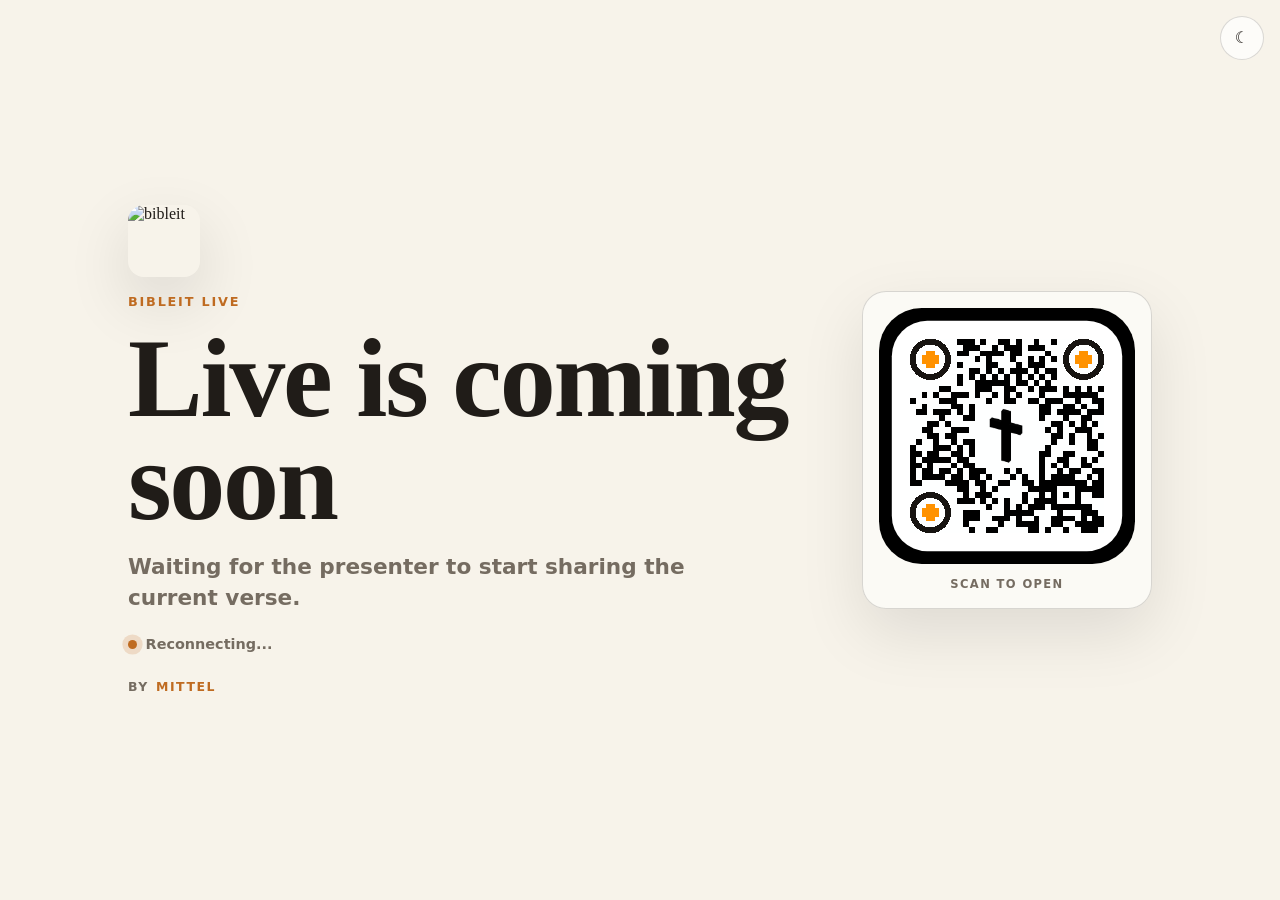
==== commit 92f132be: "new logo" ====
--- a/python/src/bibleit/live.html
+++ b/python/src/bibleit/live.html
@@ -4,6 +4,8 @@
   <meta charset="utf-8">
   <meta name="viewport" content="width=device-width, initial-scale=1, viewport-fit=cover" />
   <title>{{ title }}</title>
+  <link rel="icon" type="image/png" href="/bibleit-icon.png">
+  <link rel="apple-touch-icon" href="/bibleit-icon.png">
   <style>
     html {
       touch-action: manipulation;
@@ -90,12 +92,13 @@
       display: none !important;
     }
 
-    :root[data-live="false"] #font-increase,
-    :root[data-live="false"] #font-decrease,
+    :root[data-live="false"] #font-size,
     :root[data-live="false"] #presentation,
+    :root[data-live="false"] #history-toggle,
     :root[data-live="false"] .translation-filter,
     :root[data-live="false"] .verses,
     :root[data-live="false"] .status,
+    :root[data-live="false"] .history-panel,
     :root[data-live="false"] .brand {
       display: none;
     }
@@ -110,18 +113,15 @@
       background: var(--button-bg);
       color: var(--fg);
       font: 700 1rem/1 ui-sans-serif, system-ui, sans-serif;
+      z-index: 3;
     }
 
     #theme {
       right: max(1rem, env(safe-area-inset-right));
     }
 
-    #font-decrease {
+    #font-size {
       right: calc(max(1rem, env(safe-area-inset-right)) + 3.25rem);
-    }
-
-    #font-increase {
-      right: calc(max(1rem, env(safe-area-inset-right)) + 6.5rem);
     }
 
     #presentation {
@@ -223,6 +223,19 @@
       border-color: var(--accent);
     }
 
+    #history-toggle {
+      right: calc(max(1rem, env(safe-area-inset-right)) + 6.5rem);
+    }
+
+    :root[data-history="true"] #history-toggle {
+      border-color: var(--accent);
+      color: var(--accent);
+    }
+
+    :root[data-has-history="false"] #history-toggle {
+      display: none;
+    }
+
     .translation {
       color: var(--accent);
       font: 700 0.78rem/1.2 ui-sans-serif, system-ui, sans-serif;
@@ -251,12 +264,15 @@
       align-items: start;
     }
 
-    :root[data-presentation="true"] #font-increase,
-    :root[data-presentation="true"] #font-decrease {
+    :root[data-presentation="true"] #font-size {
       display: none;
     }
 
     :root[data-presentation="true"] .translation-filter {
+      right: calc(max(1rem, env(safe-area-inset-right)) + 6.5rem);
+    }
+
+    :root[data-presentation="true"] #history-toggle {
       right: calc(max(1rem, env(safe-area-inset-right)) + 3.25rem);
     }
 
@@ -315,13 +331,93 @@
     .brand {
       margin-top: 0.6rem;
       color: var(--muted);
+      display: inline-flex;
+      align-items: center;
+      gap: 0.4rem;
       font: 700 0.9rem/1 ui-sans-serif, system-ui, sans-serif;
       letter-spacing: 0.08em;
       text-transform: uppercase;
     }
 
+    .brand-mark {
+      width: 1.2rem;
+      height: 1.2rem;
+      border-radius: 0.3rem;
+    }
+
     :root[data-presentation="true"] .status {
       display: none;
+    }
+
+    .history-panel {
+      position: fixed;
+      top: calc(max(1rem, env(safe-area-inset-top)) + 3.4rem);
+      right: max(1rem, env(safe-area-inset-right));
+      width: min(24rem, calc(100vw - 2rem));
+      max-height: min(34rem, calc(100dvh - 6rem));
+      z-index: 4;
+      display: none;
+      overflow: auto;
+      border: 1px solid var(--button-border);
+      border-radius: 1rem;
+      padding: 0.55rem;
+      background: color-mix(in srgb, var(--bg) 94%, white);
+      box-shadow: 0 1.25rem 3rem rgba(0, 0, 0, 0.16);
+    }
+
+    :root[data-history="true"][data-live="true"] .history-panel {
+      display: block;
+    }
+
+    .history-empty,
+    .history-item {
+      border-radius: 0.75rem;
+      padding: 0.7rem 0.8rem;
+      font: 700 0.9rem/1.35 ui-sans-serif, system-ui, sans-serif;
+      color: var(--muted);
+    }
+
+    .history-item {
+      width: 100%;
+      position: static;
+      top: auto;
+      right: auto;
+      min-width: 0;
+      min-height: 0;
+      height: auto;
+      display: grid;
+      gap: 0.25rem;
+      border: 0;
+      text-align: left;
+      color: var(--fg);
+      background: transparent;
+      box-shadow: none;
+      cursor: pointer;
+      white-space: normal;
+    }
+
+    .history-item:hover,
+    .history-item:focus-visible {
+      background: rgba(191, 107, 33, 0.12);
+      outline: none;
+    }
+
+    .history-item .history-ref {
+      color: var(--accent);
+      font-size: 0.78rem;
+      letter-spacing: 0.08em;
+      text-transform: uppercase;
+    }
+
+    .history-item .history-text {
+      color: var(--fg);
+      display: -webkit-box;
+      font-family: Georgia, "Times New Roman", serif;
+      font-weight: 700;
+      line-height: 1.25;
+      overflow: hidden;
+      -webkit-box-orient: vertical;
+      -webkit-line-clamp: 2;
     }
 
     :root[data-presentation="true"] .brand {
@@ -356,15 +452,8 @@
     .splash-mark {
       width: clamp(3.5rem, 12vw, 4.5rem);
       height: clamp(3.5rem, 12vw, 4.5rem);
-      display: grid;
-      place-items: center;
-      border: 1px solid var(--button-border);
-      border-radius: 999px;
-      background:
-        radial-gradient(circle at 30% 20%, rgba(255, 255, 255, 0.38), transparent 38%),
-        color-mix(in srgb, var(--button-bg) 80%, var(--accent));
-      color: var(--accent);
-      font: 800 clamp(1.8rem, 6vw, 2.25rem)/1 ui-sans-serif, system-ui, sans-serif;
+      display: block;
+      border-radius: 1rem;
       box-shadow: 0 1.5rem 4rem rgba(0, 0, 0, 0.12);
     }
 
@@ -441,6 +530,7 @@
       color: var(--fg);
       text-decoration: none;
       box-shadow: 0 1.5rem 4rem rgba(0, 0, 0, 0.1);
+      cursor: zoom-in;
     }
 
     .splash-qr:hover {
@@ -469,14 +559,107 @@
       fill: #171411;
     }
 
+    .qr-dialog {
+      position: fixed;
+      inset: 0;
+      z-index: 20;
+      display: grid;
+      place-items: center;
+      padding: max(1rem, env(safe-area-inset-top)) max(1rem, env(safe-area-inset-right))
+        max(1rem, env(safe-area-inset-bottom)) max(1rem, env(safe-area-inset-left));
+      background: color-mix(in srgb, var(--bg) 28%, rgba(0, 0, 0, 0.78));
+      backdrop-filter: blur(12px);
+    }
+
+    .qr-dialog[hidden] {
+      display: none;
+    }
+
+    .qr-dialog-card {
+      position: relative;
+      display: grid;
+      gap: clamp(0.75rem, 2vw, 1.2rem);
+      justify-items: center;
+      width: min(88vw, 78vh, 46rem);
+      max-height: min(92vh, 52rem);
+      padding: clamp(1rem, 3vw, 2rem);
+      border: 1px solid rgba(23, 20, 17, 0.16);
+      border-radius: clamp(1.25rem, 4vw, 2rem);
+      background: #fff;
+      color: #171411;
+      box-shadow: 0 2rem 7rem rgba(0, 0, 0, 0.28);
+    }
+
+    .qr-dialog-code {
+      width: min(100%, 70vh, 40rem);
+    }
+
+    .qr-dialog-code .qr-code {
+      width: 100%;
+      height: auto;
+      border-radius: clamp(0.85rem, 3vw, 1.5rem);
+    }
+
+    .qr-dialog-close {
+      position: absolute;
+      top: clamp(0.7rem, 2vw, 1rem);
+      right: clamp(0.7rem, 2vw, 1rem);
+      width: 2.75rem;
+      min-width: 2.75rem;
+      height: 2.75rem;
+      border-radius: 999px;
+      background: rgba(255, 255, 255, 0.9);
+      color: #171411;
+      box-shadow: 0 0.8rem 2rem rgba(0, 0, 0, 0.14);
+    }
+
+    .qr-dialog-close:hover {
+      border-color: color-mix(in srgb, var(--accent) 55%, rgba(23, 20, 17, 0.24));
+    }
+
+    .qr-dialog-label {
+      color: #71695f;
+      font: 900 clamp(0.72rem, 1.7vw, 0.95rem)/1.2 ui-sans-serif, system-ui, sans-serif;
+      letter-spacing: 0.16em;
+      text-transform: uppercase;
+    }
+
+    .qr-dialog-url {
+      color: var(--accent);
+      font: 900 clamp(0.85rem, 2vw, 1.1rem)/1.2 ui-sans-serif, system-ui, sans-serif;
+      letter-spacing: 0.08em;
+      text-decoration: none;
+      text-transform: uppercase;
+    }
+
     @media (max-width: 52rem) {
       #presentation {
         left: max(0.75rem, env(safe-area-inset-left));
         right: auto;
       }
 
+      #theme {
+        right: max(0.75rem, env(safe-area-inset-right));
+      }
+
+      #font-size {
+        right: calc(max(0.75rem, env(safe-area-inset-right)) + 3.25rem);
+      }
+
       .translation-filter {
         right: calc(max(0.75rem, env(safe-area-inset-right)) + 9.75rem);
+      }
+
+      #history-toggle {
+        right: calc(max(0.75rem, env(safe-area-inset-right)) + 6.5rem);
+      }
+
+      :root[data-presentation="true"] .translation-filter {
+        right: calc(max(0.75rem, env(safe-area-inset-right)) + 6.5rem);
+      }
+
+      :root[data-presentation="true"] #history-toggle {
+        right: calc(max(0.75rem, env(safe-area-inset-right)) + 3.25rem);
       }
 
       main {
@@ -545,20 +728,28 @@
   <main id="live">
     <section id="splash" class="splash" aria-live="polite">
       <div class="splash-copy">
-        <div class="splash-mark">b</div>
+        <img class="splash-mark" src="/bibleit-icon.png" alt="bibleit">
         <div class="splash-kicker">bibleit live</div>
         <h1>Live is coming soon</h1>
         <p>Waiting for the presenter to start sharing the current verse.</p>
         <div id="splash-status" class="splash-status">Connecting</div>
         <div class="splash-footer">by <a href="https://mittel.site" rel="noreferrer">Mittel</a></div>
       </div>
-      <a class="splash-qr" href="https://bibleit.mittel.site" rel="noreferrer" aria-label="Open bibleit live">
+      <a id="splash-qr" class="splash-qr" href="https://live.bibleit.app" rel="noreferrer" aria-label="Enlarge bibleit live QR code" aria-haspopup="dialog">
         <svg version="1.1" xmlns="http://www.w3.org/2000/svg" xmlns:xlink="http://www.w3.org/1999/xlink" class="qr-code" width="1000" height="1000" viewBox="0 0 1000 1000" enable-background="new 0 0 1000 1000" xml:space="preserve"><rect x="0" y="0" rx="333.33334" ry="333.33334" width="1000" height="1000" fill="rgb(255,255,255)" opacity="1.0" /><rect x="0" y="0" rx="166.66667" ry="166.66667" width="1000" height="1000" fill="rgb(0,0,0)" opacity="1.0" /><rect x="50" y="50" rx="138.46153" ry="138.46153" width="900" height="900" fill="rgb(255,255,255)" opacity="1.0" /><g transform="translate(120,120) scale(0.76000005,0.76000005)"><svg width="1000" height="1000" viewBox="0 0 660 660" enable-background="new 0 0 1000 1000" xml:space="preserve"><rect x="0" y="0" width="660" height="660" fill="rgb(254,255,255)" opacity="1.0" /><rect x="160" y="0" width="20" height="20" fill="rgb(0,0,0)" opacity="1.0" shape-rendering="crispEdges" /><rect x="180" y="0" width="20" height="20" fill="rgb(0,0,0)" opacity="1.0" shape-rendering="crispEdges" /><rect x="200" y="0" width="20" height="20" fill="rgb(0,0,0)" opacity="1.0" shape-rendering="crispEdges" /><rect x="240" y="0" width="20" height="20" fill="rgb(0,0,0)" opacity="1.0" shape-rendering="crispEdges" /><rect x="300" y="0" width="20" height="20" fill="rgb(0,0,0)" opacity="1.0" shape-rendering="crispEdges" /><rect x="320" y="0" width="20" height="20" fill="rgb(0,0,0)" opacity="1.0" shape-rendering="crispEdges" /><rect x="360" y="0" width="20" height="20" fill="rgb(0,0,0)" opacity="1.0" shape-rendering="crispEdges" /><rect x="420" y="0" width="20" height="20" fill="rgb(0,0,0)" opacity="1.0" shape-rendering="crispEdges" /><rect x="480" y="0" width="20" height="20" fill="rgb(0,0,0)" opacity="1.0" shape-rendering="crispEdges" /><rect x="180" y="20" width="20" height="20" fill="rgb(0,0,0)" opacity="1.0" shape-rendering="crispEdges" /><rect x="200" y="20" width="20" height="20" fill="rgb(0,0,0)" opacity="1.0" shape-rendering="crispEdges" /><rect x="220" y="20" width="20" height="20" fill="rgb(0,0,0)" opacity="1.0" shape-rendering="crispEdges" /><rect x="280" y="20" width="20" height="20" fill="rgb(0,0,0)" opacity="1.0" shape-rendering="crispEdges" /><rect x="320" y="20" width="20" height="20" fill="rgb(0,0,0)" opacity="1.0" shape-rendering="crispEdges" /><rect x="340" y="20" width="20" height="20" fill="rgb(0,0,0)" opacity="1.0" shape-rendering="crispEdges" /><rect x="360" y="20" width="20" height="20" fill="rgb(0,0,0)" opacity="1.0" shape-rendering="crispEdges" /><rect x="400" y="20" width="20" height="20" fill="rgb(0,0,0)" opacity="1.0" shape-rendering="crispEdges" /><rect x="420" y="20" width="20" height="20" fill="rgb(0,0,0)" opacity="1.0" shape-rendering="crispEdges" /><rect x="440" y="20" width="20" height="20" fill="rgb(0,0,0)" opacity="1.0" shape-rendering="crispEdges" /><rect x="160" y="40" width="20" height="20" fill="rgb(0,0,0)" opacity="1.0" shape-rendering="crispEdges" /><rect x="180" y="40" width="20" height="20" fill="rgb(0,0,0)" opacity="1.0" shape-rendering="crispEdges" /><rect x="240" y="40" width="20" height="20" fill="rgb(0,0,0)" opacity="1.0" shape-rendering="crispEdges" /><rect x="260" y="40" width="20" height="20" fill="rgb(0,0,0)" opacity="1.0" shape-rendering="crispEdges" /><rect x="280" y="40" width="20" height="20" fill="rgb(0,0,0)" opacity="1.0" shape-rendering="crispEdges" /><rect x="300" y="40" width="20" height="20" fill="rgb(0,0,0)" opacity="1.0" shape-rendering="crispEdges" /><rect x="340" y="40" width="20" height="20" fill="rgb(0,0,0)" opacity="1.0" shape-rendering="crispEdges" /><rect x="360" y="40" width="20" height="20" fill="rgb(0,0,0)" opacity="1.0" shape-rendering="crispEdges" /><rect x="460" y="40" width="20" height="20" fill="rgb(0,0,0)" opacity="1.0" shape-rendering="crispEdges" /><rect x="220" y="60" width="20" height="20" fill="rgb(0,0,0)" opacity="1.0" shape-rendering="crispEdges" /><rect x="260" y="60" width="20" height="20" fill="rgb(0,0,0)" opacity="1.0" shape-rendering="crispEdges" /><rect x="340" y="60" width="20" height="20" fill="rgb(0,0,0)" opacity="1.0" shape-rendering="crispEdges" /><rect x="400" y="60" width="20" height="20" fill="rgb(0,0,0)" opacity="1.0" shape-rendering="crispEdges" /><rect x="440" y="60" width="20" height="20" fill="rgb(0,0,0)" opacity="1.0" shape-rendering="crispEdges" /><rect x="480" y="60" width="20" height="20" fill="rgb(0,0,0)" opacity="1.0" shape-rendering="crispEdges" /><rect x="160" y="80" width="20" height="20" fill="rgb(0,0,0)" opacity="1.0" shape-rendering="crispEdges" /><rect x="260" y="80" width="20" height="20" fill="rgb(0,0,0)" opacity="1.0" shape-rendering="crispEdges" /><rect x="280" y="80" width="20" height="20" fill="rgb(0,0,0)" opacity="1.0" shape-rendering="crispEdges" /><rect x="360" y="80" width="20" height="20" fill="rgb(0,0,0)" opacity="1.0" shape-rendering="crispEdges" /><rect x="400" y="80" width="20" height="20" fill="rgb(0,0,0)" opacity="1.0" shape-rendering="crispEdges" /><rect x="420" y="80" width="20" height="20" fill="rgb(0,0,0)" opacity="1.0" shape-rendering="crispEdges" /><rect x="440" y="80" width="20" height="20" fill="rgb(0,0,0)" opacity="1.0" shape-rendering="crispEdges" /><rect x="200" y="100" width="20" height="20" fill="rgb(0,0,0)" opacity="1.0" shape-rendering="crispEdges" /><rect x="220" y="100" width="20" height="20" fill="rgb(0,0,0)" opacity="1.0" shape-rendering="crispEdges" /><rect x="260" y="100" width="20" height="20" fill="rgb(0,0,0)" opacity="1.0" shape-rendering="crispEdges" /><rect x="300" y="100" width="20" height="20" fill="rgb(0,0,0)" opacity="1.0" shape-rendering="crispEdges" /><rect x="340" y="100" width="20" height="20" fill="rgb(0,0,0)" opacity="1.0" shape-rendering="crispEdges" /><rect x="360" y="100" width="20" height="20" fill="rgb(0,0,0)" opacity="1.0" shape-rendering="crispEdges" /><rect x="380" y="100" width="20" height="20" fill="rgb(0,0,0)" opacity="1.0" shape-rendering="crispEdges" /><rect x="420" y="100" width="20" height="20" fill="rgb(0,0,0)" opacity="1.0" shape-rendering="crispEdges" /><rect x="460" y="100" width="20" height="20" fill="rgb(0,0,0)" opacity="1.0" shape-rendering="crispEdges" /><rect x="480" y="100" width="20" height="20" fill="rgb(0,0,0)" opacity="1.0" shape-rendering="crispEdges" /><rect x="160" y="120" width="20" height="20" fill="rgb(0,0,0)" opacity="1.0" shape-rendering="crispEdges" /><rect x="200" y="120" width="20" height="20" fill="rgb(0,0,0)" opacity="1.0" shape-rendering="crispEdges" /><rect x="240" y="120" width="20" height="20" fill="rgb(0,0,0)" opacity="1.0" shape-rendering="crispEdges" /><rect x="280" y="120" width="20" height="20" fill="rgb(0,0,0)" opacity="1.0" shape-rendering="crispEdges" /><rect x="320" y="120" width="20" height="20" fill="rgb(0,0,0)" opacity="1.0" shape-rendering="crispEdges" /><rect x="360" y="120" width="20" height="20" fill="rgb(0,0,0)" opacity="1.0" shape-rendering="crispEdges" /><rect x="400" y="120" width="20" height="20" fill="rgb(0,0,0)" opacity="1.0" shape-rendering="crispEdges" /><rect x="440" y="120" width="20" height="20" fill="rgb(0,0,0)" opacity="1.0" shape-rendering="crispEdges" /><rect x="480" y="120" width="20" height="20" fill="rgb(0,0,0)" opacity="1.0" shape-rendering="crispEdges" /><rect x="160" y="140" width="20" height="20" fill="rgb(0,0,0)" opacity="1.0" shape-rendering="crispEdges" /><rect x="220" y="140" width="20" height="20" fill="rgb(0,0,0)" opacity="1.0" shape-rendering="crispEdges" /><rect x="240" y="140" width="20" height="20" fill="rgb(0,0,0)" opacity="1.0" shape-rendering="crispEdges" /><rect x="260" y="140" width="20" height="20" fill="rgb(0,0,0)" opacity="1.0" shape-rendering="crispEdges" /><rect x="280" y="140" width="20" height="20" fill="rgb(0,0,0)" opacity="1.0" shape-rendering="crispEdges" /><rect x="300" y="140" width="20" height="20" fill="rgb(0,0,0)" opacity="1.0" shape-rendering="crispEdges" /><rect x="320" y="140" width="20" height="20" fill="rgb(0,0,0)" opacity="1.0" shape-rendering="crispEdges" /><rect x="360" y="140" width="20" height="20" fill="rgb(0,0,0)" opacity="1.0" shape-rendering="crispEdges" /><rect x="380" y="140" width="20" height="20" fill="rgb(0,0,0)" opacity="1.0" shape-rendering="crispEdges" /><rect x="420" y="140" width="20" height="20" fill="rgb(0,0,0)" opacity="1.0" shape-rendering="crispEdges" /><rect x="460" y="140" width="20" height="20" fill="rgb(0,0,0)" opacity="1.0" shape-rendering="crispEdges" /><rect x="100" y="160" width="20" height="20" fill="rgb(0,0,0)" opacity="1.0" shape-rendering="crispEdges" /><rect x="120" y="160" width="20" height="20" fill="rgb(0,0,0)" opacity="1.0" shape-rendering="crispEdges" /><rect x="220" y="160" width="20" height="20" fill="rgb(0,0,0)" opacity="1.0" shape-rendering="crispEdges" /><rect x="240" y="160" width="20" height="20" fill="rgb(0,0,0)" opacity="1.0" shape-rendering="crispEdges" /><rect x="260" y="160" width="20" height="20" fill="rgb(0,0,0)" opacity="1.0" shape-rendering="crispEdges" /><rect x="320" y="160" width="20" height="20" fill="rgb(0,0,0)" opacity="1.0" shape-rendering="crispEdges" /><rect x="340" y="160" width="20" height="20" fill="rgb(0,0,0)" opacity="1.0" shape-rendering="crispEdges" /><rect x="400" y="160" width="20" height="20" fill="rgb(0,0,0)" opacity="1.0" shape-rendering="crispEdges" /><rect x="440" y="160" width="20" height="20" fill="rgb(0,0,0)" opacity="1.0" shape-rendering="crispEdges" /><rect x="460" y="160" width="20" height="20" fill="rgb(0,0,0)" opacity="1.0" shape-rendering="crispEdges" /><rect x="480" y="160" width="20" height="20" fill="rgb(0,0,0)" opacity="1.0" shape-rendering="crispEdges" /><rect x="520" y="160" width="20" height="20" fill="rgb(0,0,0)" opacity="1.0" shape-rendering="crispEdges" /><rect x="560" y="160" width="20" height="20" fill="rgb(0,0,0)" opacity="1.0" shape-rendering="crispEdges" /><rect x="600" y="160" width="20" height="20" fill="rgb(0,0,0)" opacity="1.0" shape-rendering="crispEdges" /><rect x="640" y="160" width="20" height="20" fill="rgb(0,0,0)" opacity="1.0" shape-rendering="crispEdges" /><rect x="40" y="180" width="20" height="20" fill="rgb(0,0,0)" opacity="1.0" shape-rendering="crispEdges" /><rect x="80" y="180" width="20" height="20" fill="rgb(0,0,0)" opacity="1.0" shape-rendering="crispEdges" /><rect x="140" y="180" width="20" height="20" fill="rgb(0,0,0)" opacity="1.0" shape-rendering="crispEdges" /><rect x="160" y="180" width="20" height="20" fill="rgb(0,0,0)" opacity="1.0" shape-rendering="crispEdges" /><rect x="180" y="180" width="20" height="20" fill="rgb(0,0,0)" opacity="1.0" shape-rendering="crispEdges" /><rect x="220" y="180" width="20" height="20" fill="rgb(0,0,0)" opacity="1.0" shape-rendering="crispEdges" /><rect x="280" y="180" width="20" height="20" fill="rgb(0,0,0)" opacity="1.0" shape-rendering="crispEdges" /><rect x="320" y="180" width="20" height="20" fill="rgb(0,0,0)" opacity="1.0" shape-rendering="crispEdges" /><rect x="360" y="180" width="20" height="20" fill="rgb(0,0,0)" opacity="1.0" shape-rendering="crispEdges" /><rect x="440" y="180" width="20" height="20" fill="rgb(0,0,0)" opacity="1.0" shape-rendering="crispEdges" /><rect x="520" y="180" width="20" height="20" fill="rgb(0,0,0)" opacity="1.0" shape-rendering="crispEdges" /><rect x="540" y="180" width="20" height="20" fill="rgb(0,0,0)" opacity="1.0" shape-rendering="crispEdges" /><rect x="560" y="180" width="20" height="20" fill="rgb(0,0,0)" opacity="1.0" shape-rendering="crispEdges" /><rect x="580" y="180" width="20" height="20" fill="rgb(0,0,0)" opacity="1.0" shape-rendering="crispEdges" /><rect x="600" y="180" width="20" height="20" fill="rgb(0,0,0)" opacity="1.0" shape-rendering="crispEdges" /><rect x="620" y="180" width="20" height="20" fill="rgb(0,0,0)" opacity="1.0" shape-rendering="crispEdges" /><rect x="0" y="200" width="20" height="20" fill="rgb(0,0,0)" opacity="1.0" shape-rendering="crispEdges" /><rect x="100" y="200" width="20" height="20" fill="rgb(0,0,0)" opacity="1.0" shape-rendering="crispEdges" /><rect x="120" y="200" width="20" height="20" fill="rgb(0,0,0)" opacity="1.0" shape-rendering="crispEdges" /><rect x="140" y="200" width="20" height="20" fill="rgb(0,0,0)" opacity="1.0" shape-rendering="crispEdges" /><rect x="260" y="200" width="20" height="20" fill="rgb(0,0,0)" opacity="1.0" shape-rendering="crispEdges" /><rect x="320" y="200" width="20" height="20" fill="rgb(0,0,0)" opacity="1.0" shape-rendering="crispEdges" /><rect x="340" y="200" width="20" height="20" fill="rgb(0,0,0)" opacity="1.0" shape-rendering="crispEdges" /><rect x="400" y="200" width="20" height="20" fill="rgb(0,0,0)" opacity="1.0" shape-rendering="crispEdges" /><rect x="420" y="200" width="20" height="20" fill="rgb(0,0,0)" opacity="1.0" shape-rendering="crispEdges" /><rect x="460" y="200" width="20" height="20" fill="rgb(0,0,0)" opacity="1.0" shape-rendering="crispEdges" /><rect x="480" y="200" width="20" height="20" fill="rgb(0,0,0)" opacity="1.0" shape-rendering="crispEdges" /><rect x="500" y="200" width="20" height="20" fill="rgb(0,0,0)" opacity="1.0" shape-rendering="crispEdges" /><rect x="560" y="200" width="20" height="20" fill="rgb(0,0,0)" opacity="1.0" shape-rendering="crispEdges" /><rect x="620" y="200" width="20" height="20" fill="rgb(0,0,0)" opacity="1.0" shape-rendering="crispEdges" /><rect x="640" y="200" width="20" height="20" fill="rgb(0,0,0)" opacity="1.0" shape-rendering="crispEdges" /><rect x="40" y="220" width="20" height="20" fill="rgb(0,0,0)" opacity="1.0" shape-rendering="crispEdges" /><rect x="140" y="220" width="20" height="20" fill="rgb(0,0,0)" opacity="1.0" shape-rendering="crispEdges" /><rect x="160" y="220" width="20" height="20" fill="rgb(0,0,0)" opacity="1.0" shape-rendering="crispEdges" /><rect x="200" y="220" width="20" height="20" fill="rgb(0,0,0)" opacity="1.0" shape-rendering="crispEdges" /><rect x="440" y="220" width="20" height="20" fill="rgb(0,0,0)" opacity="1.0" shape-rendering="crispEdges" /><rect x="460" y="220" width="20" height="20" fill="rgb(0,0,0)" opacity="1.0" shape-rendering="crispEdges" /><rect x="520" y="220" width="20" height="20" fill="rgb(0,0,0)" opacity="1.0" shape-rendering="crispEdges" /><rect x="540" y="220" width="20" height="20" fill="rgb(0,0,0)" opacity="1.0" shape-rendering="crispEdges" /><rect x="580" y="220" width="20" height="20" fill="rgb(0,0,0)" opacity="1.0" shape-rendering="crispEdges" /><rect x="640" y="220" width="20" height="20" fill="rgb(0,0,0)" opacity="1.0" shape-rendering="crispEdges" /><rect x="20" y="240" width="20" height="20" fill="rgb(0,0,0)" opacity="1.0" shape-rendering="crispEdges" /><rect x="40" y="240" width="20" height="20" fill="rgb(0,0,0)" opacity="1.0" shape-rendering="crispEdges" /><rect x="80" y="240" width="20" height="20" fill="rgb(0,0,0)" opacity="1.0" shape-rendering="crispEdges" /><rect x="100" y="240" width="20" height="20" fill="rgb(0,0,0)" opacity="1.0" shape-rendering="crispEdges" /><rect x="120" y="240" width="20" height="20" fill="rgb(0,0,0)" opacity="1.0" shape-rendering="crispEdges" /><rect x="160" y="240" width="20" height="20" fill="rgb(0,0,0)" opacity="1.0" shape-rendering="crispEdges" /><rect x="200" y="240" width="20" height="20" fill="rgb(0,0,0)" opacity="1.0" shape-rendering="crispEdges" /><rect x="440" y="240" width="20" height="20" fill="rgb(0,0,0)" opacity="1.0" shape-rendering="crispEdges" /><rect x="460" y="240" width="20" height="20" fill="rgb(0,0,0)" opacity="1.0" shape-rendering="crispEdges" /><rect x="500" y="240" width="20" height="20" fill="rgb(0,0,0)" opacity="1.0" shape-rendering="crispEdges" /><rect x="520" y="240" width="20" height="20" fill="rgb(0,0,0)" opacity="1.0" shape-rendering="crispEdges" /><rect x="540" y="240" width="20" height="20" fill="rgb(0,0,0)" opacity="1.0" shape-rendering="crispEdges" /><rect x="560" y="240" width="20" height="20" fill="rgb(0,0,0)" opacity="1.0" shape-rendering="crispEdges" /><rect x="600" y="240" width="20" height="20" fill="rgb(0,0,0)" opacity="1.0" shape-rendering="crispEdges" /><rect x="620" y="240" width="20" height="20" fill="rgb(0,0,0)" opacity="1.0" shape-rendering="crispEdges" /><rect x="640" y="240" width="20" height="20" fill="rgb(0,0,0)" opacity="1.0" shape-rendering="crispEdges" /><rect x="100" y="260" width="20" height="20" fill="rgb(0,0,0)" opacity="1.0" shape-rendering="crispEdges" /><rect x="180" y="260" width="20" height="20" fill="rgb(0,0,0)" opacity="1.0" shape-rendering="crispEdges" /><rect x="200" y="260" width="20" height="20" fill="rgb(0,0,0)" opacity="1.0" shape-rendering="crispEdges" /><rect x="440" y="260" width="20" height="20" fill="rgb(0,0,0)" opacity="1.0" shape-rendering="crispEdges" /><rect x="520" y="260" width="20" height="20" fill="rgb(0,0,0)" opacity="1.0" shape-rendering="crispEdges" /><rect x="580" y="260" width="20" height="20" fill="rgb(0,0,0)" opacity="1.0" shape-rendering="crispEdges" /><rect x="600" y="260" width="20" height="20" fill="rgb(0,0,0)" opacity="1.0" shape-rendering="crispEdges" /><rect x="60" y="280" width="20" height="20" fill="rgb(0,0,0)" opacity="1.0" shape-rendering="crispEdges" /><rect x="80" y="280" width="20" height="20" fill="rgb(0,0,0)" opacity="1.0" shape-rendering="crispEdges" /><rect x="120" y="280" width="20" height="20" fill="rgb(0,0,0)" opacity="1.0" shape-rendering="crispEdges" /><rect x="480" y="280" width="20" height="20" fill="rgb(0,0,0)" opacity="1.0" shape-rendering="crispEdges" /><rect x="500" y="280" width="20" height="20" fill="rgb(0,0,0)" opacity="1.0" shape-rendering="crispEdges" /><rect x="540" y="280" width="20" height="20" fill="rgb(0,0,0)" opacity="1.0" shape-rendering="crispEdges" /><rect x="580" y="280" width="20" height="20" fill="rgb(0,0,0)" opacity="1.0" shape-rendering="crispEdges" /><rect x="620" y="280" width="20" height="20" fill="rgb(0,0,0)" opacity="1.0" shape-rendering="crispEdges" /><rect x="40" y="300" width="20" height="20" fill="rgb(0,0,0)" opacity="1.0" shape-rendering="crispEdges" /><rect x="60" y="300" width="20" height="20" fill="rgb(0,0,0)" opacity="1.0" shape-rendering="crispEdges" /><rect x="140" y="300" width="20" height="20" fill="rgb(0,0,0)" opacity="1.0" shape-rendering="crispEdges" /><rect x="160" y="300" width="20" height="20" fill="rgb(0,0,0)" opacity="1.0" shape-rendering="crispEdges" /><rect x="180" y="300" width="20" height="20" fill="rgb(0,0,0)" opacity="1.0" shape-rendering="crispEdges" /><rect x="460" y="300" width="20" height="20" fill="rgb(0,0,0)" opacity="1.0" shape-rendering="crispEdges" /><rect x="500" y="300" width="20" height="20" fill="rgb(0,0,0)" opacity="1.0" shape-rendering="crispEdges" /><rect x="560" y="300" width="20" height="20" fill="rgb(0,0,0)" opacity="1.0" shape-rendering="crispEdges" /><rect x="580" y="300" width="20" height="20" fill="rgb(0,0,0)" opacity="1.0" shape-rendering="crispEdges" /><rect x="600" y="300" width="20" height="20" fill="rgb(0,0,0)" opacity="1.0" shape-rendering="crispEdges" /><rect x="60" y="320" width="20" height="20" fill="rgb(0,0,0)" opacity="1.0" shape-rendering="crispEdges" /><rect x="80" y="320" width="20" height="20" fill="rgb(0,0,0)" opacity="1.0" shape-rendering="crispEdges" /><rect x="120" y="320" width="20" height="20" fill="rgb(0,0,0)" opacity="1.0" shape-rendering="crispEdges" /><rect x="140" y="320" width="20" height="20" fill="rgb(0,0,0)" opacity="1.0" shape-rendering="crispEdges" /><rect x="480" y="320" width="20" height="20" fill="rgb(0,0,0)" opacity="1.0" shape-rendering="crispEdges" /><rect x="500" y="320" width="20" height="20" fill="rgb(0,0,0)" opacity="1.0" shape-rendering="crispEdges" /><rect x="540" y="320" width="20" height="20" fill="rgb(0,0,0)" opacity="1.0" shape-rendering="crispEdges" /><rect x="600" y="320" width="20" height="20" fill="rgb(0,0,0)" opacity="1.0" shape-rendering="crispEdges" /><rect x="640" y="320" width="20" height="20" fill="rgb(0,0,0)" opacity="1.0" shape-rendering="crispEdges" /><rect x="20" y="340" width="20" height="20" fill="rgb(0,0,0)" opacity="1.0" shape-rendering="crispEdges" /><rect x="80" y="340" width="20" height="20" fill="rgb(0,0,0)" opacity="1.0" shape-rendering="crispEdges" /><rect x="140" y="340" width="20" height="20" fill="rgb(0,0,0)" opacity="1.0" shape-rendering="crispEdges" /><rect x="180" y="340" width="20" height="20" fill="rgb(0,0,0)" opacity="1.0" shape-rendering="crispEdges" /><rect x="200" y="340" width="20" height="20" fill="rgb(0,0,0)" opacity="1.0" shape-rendering="crispEdges" /><rect x="480" y="340" width="20" height="20" fill="rgb(0,0,0)" opacity="1.0" shape-rendering="crispEdges" /><rect x="540" y="340" width="20" height="20" fill="rgb(0,0,0)" opacity="1.0" shape-rendering="crispEdges" /><rect x="600" y="340" width="20" height="20" fill="rgb(0,0,0)" opacity="1.0" shape-rendering="crispEdges" /><rect x="620" y="340" width="20" height="20" fill="rgb(0,0,0)" opacity="1.0" shape-rendering="crispEdges" /><rect x="0" y="360" width="20" height="20" fill="rgb(0,0,0)" opacity="1.0" shape-rendering="crispEdges" /><rect x="80" y="360" width="20" height="20" fill="rgb(0,0,0)" opacity="1.0" shape-rendering="crispEdges" /><rect x="100" y="360" width="20" height="20" fill="rgb(0,0,0)" opacity="1.0" shape-rendering="crispEdges" /><rect x="120" y="360" width="20" height="20" fill="rgb(0,0,0)" opacity="1.0" shape-rendering="crispEdges" /><rect x="160" y="360" width="20" height="20" fill="rgb(0,0,0)" opacity="1.0" shape-rendering="crispEdges" /><rect x="200" y="360" width="20" height="20" fill="rgb(0,0,0)" opacity="1.0" shape-rendering="crispEdges" /><rect x="460" y="360" width="20" height="20" fill="rgb(0,0,0)" opacity="1.0" shape-rendering="crispEdges" /><rect x="600" y="360" width="20" height="20" fill="rgb(0,0,0)" opacity="1.0" shape-rendering="crispEdges" /><rect x="620" y="360" width="20" height="20" fill="rgb(0,0,0)" opacity="1.0" shape-rendering="crispEdges" /><rect x="0" y="380" width="20" height="20" fill="rgb(0,0,0)" opacity="1.0" shape-rendering="crispEdges" /><rect x="20" y="380" width="20" height="20" fill="rgb(0,0,0)" opacity="1.0" shape-rendering="crispEdges" /><rect x="60" y="380" width="20" height="20" fill="rgb(0,0,0)" opacity="1.0" shape-rendering="crispEdges" /><rect x="80" y="380" width="20" height="20" fill="rgb(0,0,0)" opacity="1.0" shape-rendering="crispEdges" /><rect x="140" y="380" width="20" height="20" fill="rgb(0,0,0)" opacity="1.0" shape-rendering="crispEdges" /><rect x="160" y="380" width="20" height="20" fill="rgb(0,0,0)" opacity="1.0" shape-rendering="crispEdges" /><rect x="200" y="380" width="20" height="20" fill="rgb(0,0,0)" opacity="1.0" shape-rendering="crispEdges" /><rect x="440" y="380" width="20" height="20" fill="rgb(0,0,0)" opacity="1.0" shape-rendering="crispEdges" /><rect x="460" y="380" width="20" height="20" fill="rgb(0,0,0)" opacity="1.0" shape-rendering="crispEdges" /><rect x="520" y="380" width="20" height="20" fill="rgb(0,0,0)" opacity="1.0" shape-rendering="crispEdges" /><rect x="540" y="380" width="20" height="20" fill="rgb(0,0,0)" opacity="1.0" shape-rendering="crispEdges" /><rect x="640" y="380" width="20" height="20" fill="rgb(0,0,0)" opacity="1.0" shape-rendering="crispEdges" /><rect x="0" y="400" width="20" height="20" fill="rgb(0,0,0)" opacity="1.0" shape-rendering="crispEdges" /><rect x="40" y="400" width="20" height="20" fill="rgb(0,0,0)" opacity="1.0" shape-rendering="crispEdges" /><rect x="60" y="400" width="20" height="20" fill="rgb(0,0,0)" opacity="1.0" shape-rendering="crispEdges" /><rect x="80" y="400" width="20" height="20" fill="rgb(0,0,0)" opacity="1.0" shape-rendering="crispEdges" /><rect x="100" y="400" width="20" height="20" fill="rgb(0,0,0)" opacity="1.0" shape-rendering="crispEdges" /><rect x="120" y="400" width="20" height="20" fill="rgb(0,0,0)" opacity="1.0" shape-rendering="crispEdges" /><rect x="160" y="400" width="20" height="20" fill="rgb(0,0,0)" opacity="1.0" shape-rendering="crispEdges" /><rect x="180" y="400" width="20" height="20" fill="rgb(0,0,0)" opacity="1.0" shape-rendering="crispEdges" /><rect x="440" y="400" width="20" height="20" fill="rgb(0,0,0)" opacity="1.0" shape-rendering="crispEdges" /><rect x="500" y="400" width="20" height="20" fill="rgb(0,0,0)" opacity="1.0" shape-rendering="crispEdges" /><rect x="520" y="400" width="20" height="20" fill="rgb(0,0,0)" opacity="1.0" shape-rendering="crispEdges" /><rect x="580" y="400" width="20" height="20" fill="rgb(0,0,0)" opacity="1.0" shape-rendering="crispEdges" /><rect x="620" y="400" width="20" height="20" fill="rgb(0,0,0)" opacity="1.0" shape-rendering="crispEdges" /><rect x="0" y="420" width="20" height="20" fill="rgb(0,0,0)" opacity="1.0" shape-rendering="crispEdges" /><rect x="20" y="420" width="20" height="20" fill="rgb(0,0,0)" opacity="1.0" shape-rendering="crispEdges" /><rect x="60" y="420" width="20" height="20" fill="rgb(0,0,0)" opacity="1.0" shape-rendering="crispEdges" /><rect x="140" y="420" width="20" height="20" fill="rgb(0,0,0)" opacity="1.0" shape-rendering="crispEdges" /><rect x="180" y="420" width="20" height="20" fill="rgb(0,0,0)" opacity="1.0" shape-rendering="crispEdges" /><rect x="200" y="420" width="20" height="20" fill="rgb(0,0,0)" opacity="1.0" shape-rendering="crispEdges" /><rect x="440" y="420" width="20" height="20" fill="rgb(0,0,0)" opacity="1.0" shape-rendering="crispEdges" /><rect x="480" y="420" width="20" height="20" fill="rgb(0,0,0)" opacity="1.0" shape-rendering="crispEdges" /><rect x="520" y="420" width="20" height="20" fill="rgb(0,0,0)" opacity="1.0" shape-rendering="crispEdges" /><rect x="580" y="420" width="20" height="20" fill="rgb(0,0,0)" opacity="1.0" shape-rendering="crispEdges" /><rect x="600" y="420" width="20" height="20" fill="rgb(0,0,0)" opacity="1.0" shape-rendering="crispEdges" /><rect x="0" y="440" width="20" height="20" fill="rgb(0,0,0)" opacity="1.0" shape-rendering="crispEdges" /><rect x="40" y="440" width="20" height="20" fill="rgb(0,0,0)" opacity="1.0" shape-rendering="crispEdges" /><rect x="60" y="440" width="20" height="20" fill="rgb(0,0,0)" opacity="1.0" shape-rendering="crispEdges" /><rect x="100" y="440" width="20" height="20" fill="rgb(0,0,0)" opacity="1.0" shape-rendering="crispEdges" /><rect x="120" y="440" width="20" height="20" fill="rgb(0,0,0)" opacity="1.0" shape-rendering="crispEdges" /><rect x="160" y="440" width="20" height="20" fill="rgb(0,0,0)" opacity="1.0" shape-rendering="crispEdges" /><rect x="200" y="440" width="20" height="20" fill="rgb(0,0,0)" opacity="1.0" shape-rendering="crispEdges" /><rect x="220" y="440" width="20" height="20" fill="rgb(0,0,0)" opacity="1.0" shape-rendering="crispEdges" /><rect x="240" y="440" width="20" height="20" fill="rgb(0,0,0)" opacity="1.0" shape-rendering="crispEdges" /><rect x="320" y="440" width="20" height="20" fill="rgb(0,0,0)" opacity="1.0" shape-rendering="crispEdges" /><rect x="360" y="440" width="20" height="20" fill="rgb(0,0,0)" opacity="1.0" shape-rendering="crispEdges" /><rect x="440" y="440" width="20" height="20" fill="rgb(0,0,0)" opacity="1.0" shape-rendering="crispEdges" /><rect x="500" y="440" width="20" height="20" fill="rgb(0,0,0)" opacity="1.0" shape-rendering="crispEdges" /><rect x="540" y="440" width="20" height="20" fill="rgb(0,0,0)" opacity="1.0" shape-rendering="crispEdges" /><rect x="560" y="440" width="20" height="20" fill="rgb(0,0,0)" opacity="1.0" shape-rendering="crispEdges" /><rect x="620" y="440" width="20" height="20" fill="rgb(0,0,0)" opacity="1.0" shape-rendering="crispEdges" /><rect x="640" y="440" width="20" height="20" fill="rgb(0,0,0)" opacity="1.0" shape-rendering="crispEdges" /><rect x="0" y="460" width="20" height="20" fill="rgb(0,0,0)" opacity="1.0" shape-rendering="crispEdges" /><rect x="40" y="460" width="20" height="20" fill="rgb(0,0,0)" opacity="1.0" shape-rendering="crispEdges" /><rect x="60" y="460" width="20" height="20" fill="rgb(0,0,0)" opacity="1.0" shape-rendering="crispEdges" /><rect x="80" y="460" width="20" height="20" fill="rgb(0,0,0)" opacity="1.0" shape-rendering="crispEdges" /><rect x="100" y="460" width="20" height="20" fill="rgb(0,0,0)" opacity="1.0" shape-rendering="crispEdges" /><rect x="140" y="460" width="20" height="20" fill="rgb(0,0,0)" opacity="1.0" shape-rendering="crispEdges" /><rect x="160" y="460" width="20" height="20" fill="rgb(0,0,0)" opacity="1.0" shape-rendering="crispEdges" /><rect x="200" y="460" width="20" height="20" fill="rgb(0,0,0)" opacity="1.0" shape-rendering="crispEdges" /><rect x="220" y="460" width="20" height="20" fill="rgb(0,0,0)" opacity="1.0" shape-rendering="crispEdges" /><rect x="260" y="460" width="20" height="20" fill="rgb(0,0,0)" opacity="1.0" shape-rendering="crispEdges" /><rect x="340" y="460" width="20" height="20" fill="rgb(0,0,0)" opacity="1.0" shape-rendering="crispEdges" /><rect x="380" y="460" width="20" height="20" fill="rgb(0,0,0)" opacity="1.0" shape-rendering="crispEdges" /><rect x="440" y="460" width="20" height="20" fill="rgb(0,0,0)" opacity="1.0" shape-rendering="crispEdges" /><rect x="480" y="460" width="20" height="20" fill="rgb(0,0,0)" opacity="1.0" shape-rendering="crispEdges" /><rect x="500" y="460" width="20" height="20" fill="rgb(0,0,0)" opacity="1.0" shape-rendering="crispEdges" /><rect x="520" y="460" width="20" height="20" fill="rgb(0,0,0)" opacity="1.0" shape-rendering="crispEdges" /><rect x="540" y="460" width="20" height="20" fill="rgb(0,0,0)" opacity="1.0" shape-rendering="crispEdges" /><rect x="600" y="460" width="20" height="20" fill="rgb(0,0,0)" opacity="1.0" shape-rendering="crispEdges" /><rect x="640" y="460" width="20" height="20" fill="rgb(0,0,0)" opacity="1.0" shape-rendering="crispEdges" /><rect x="0" y="480" width="20" height="20" fill="rgb(0,0,0)" opacity="1.0" shape-rendering="crispEdges" /><rect x="20" y="480" width="20" height="20" fill="rgb(0,0,0)" opacity="1.0" shape-rendering="crispEdges" /><rect x="120" y="480" width="20" height="20" fill="rgb(0,0,0)" opacity="1.0" shape-rendering="crispEdges" /><rect x="140" y="480" width="20" height="20" fill="rgb(0,0,0)" opacity="1.0" shape-rendering="crispEdges" /><rect x="160" y="480" width="20" height="20" fill="rgb(0,0,0)" opacity="1.0" shape-rendering="crispEdges" /><rect x="180" y="480" width="20" height="20" fill="rgb(0,0,0)" opacity="1.0" shape-rendering="crispEdges" /><rect x="220" y="480" width="20" height="20" fill="rgb(0,0,0)" opacity="1.0" shape-rendering="crispEdges" /><rect x="240" y="480" width="20" height="20" fill="rgb(0,0,0)" opacity="1.0" shape-rendering="crispEdges" /><rect x="300" y="480" width="20" height="20" fill="rgb(0,0,0)" opacity="1.0" shape-rendering="crispEdges" /><rect x="320" y="480" width="20" height="20" fill="rgb(0,0,0)" opacity="1.0" shape-rendering="crispEdges" /><rect x="380" y="480" width="20" height="20" fill="rgb(0,0,0)" opacity="1.0" shape-rendering="crispEdges" /><rect x="400" y="480" width="20" height="20" fill="rgb(0,0,0)" opacity="1.0" shape-rendering="crispEdges" /><rect x="440" y="480" width="20" height="20" fill="rgb(0,0,0)" opacity="1.0" shape-rendering="crispEdges" /><rect x="460" y="480" width="20" height="20" fill="rgb(0,0,0)" opacity="1.0" shape-rendering="crispEdges" /><rect x="480" y="480" width="20" height="20" fill="rgb(0,0,0)" opacity="1.0" shape-rendering="crispEdges" /><rect x="500" y="480" width="20" height="20" fill="rgb(0,0,0)" opacity="1.0" shape-rendering="crispEdges" /><rect x="520" y="480" width="20" height="20" fill="rgb(0,0,0)" opacity="1.0" shape-rendering="crispEdges" /><rect x="540" y="480" width="20" height="20" fill="rgb(0,0,0)" opacity="1.0" shape-rendering="crispEdges" /><rect x="560" y="480" width="20" height="20" fill="rgb(0,0,0)" opacity="1.0" shape-rendering="crispEdges" /><rect x="580" y="480" width="20" height="20" fill="rgb(0,0,0)" opacity="1.0" shape-rendering="crispEdges" /><rect x="620" y="480" width="20" height="20" fill="rgb(0,0,0)" opacity="1.0" shape-rendering="crispEdges" /><rect x="640" y="480" width="20" height="20" fill="rgb(0,0,0)" opacity="1.0" shape-rendering="crispEdges" /><rect x="160" y="500" width="20" height="20" fill="rgb(0,0,0)" opacity="1.0" shape-rendering="crispEdges" /><rect x="180" y="500" width="20" height="20" fill="rgb(0,0,0)" opacity="1.0" shape-rendering="crispEdges" /><rect x="240" y="500" width="20" height="20" fill="rgb(0,0,0)" opacity="1.0" shape-rendering="crispEdges" /><rect x="280" y="500" width="20" height="20" fill="rgb(0,0,0)" opacity="1.0" shape-rendering="crispEdges" /><rect x="400" y="500" width="20" height="20" fill="rgb(0,0,0)" opacity="1.0" shape-rendering="crispEdges" /><rect x="420" y="500" width="20" height="20" fill="rgb(0,0,0)" opacity="1.0" shape-rendering="crispEdges" /><rect x="440" y="500" width="20" height="20" fill="rgb(0,0,0)" opacity="1.0" shape-rendering="crispEdges" /><rect x="460" y="500" width="20" height="20" fill="rgb(0,0,0)" opacity="1.0" shape-rendering="crispEdges" /><rect x="480" y="500" width="20" height="20" fill="rgb(0,0,0)" opacity="1.0" shape-rendering="crispEdges" /><rect x="560" y="500" width="20" height="20" fill="rgb(0,0,0)" opacity="1.0" shape-rendering="crispEdges" /><rect x="580" y="500" width="20" height="20" fill="rgb(0,0,0)" opacity="1.0" shape-rendering="crispEdges" /><rect x="600" y="500" width="20" height="20" fill="rgb(0,0,0)" opacity="1.0" shape-rendering="crispEdges" /><rect x="620" y="500" width="20" height="20" fill="rgb(0,0,0)" opacity="1.0" shape-rendering="crispEdges" /><rect x="640" y="500" width="20" height="20" fill="rgb(0,0,0)" opacity="1.0" shape-rendering="crispEdges" /><rect x="180" y="520" width="20" height="20" fill="rgb(0,0,0)" opacity="1.0" shape-rendering="crispEdges" /><rect x="220" y="520" width="20" height="20" fill="rgb(0,0,0)" opacity="1.0" shape-rendering="crispEdges" /><rect x="240" y="520" width="20" height="20" fill="rgb(0,0,0)" opacity="1.0" shape-rendering="crispEdges" /><rect x="260" y="520" width="20" height="20" fill="rgb(0,0,0)" opacity="1.0" shape-rendering="crispEdges" /><rect x="380" y="520" width="20" height="20" fill="rgb(0,0,0)" opacity="1.0" shape-rendering="crispEdges" /><rect x="440" y="520" width="20" height="20" fill="rgb(0,0,0)" opacity="1.0" shape-rendering="crispEdges" /><rect x="480" y="520" width="20" height="20" fill="rgb(0,0,0)" opacity="1.0" shape-rendering="crispEdges" /><rect x="520" y="520" width="20" height="20" fill="rgb(0,0,0)" opacity="1.0" shape-rendering="crispEdges" /><rect x="560" y="520" width="20" height="20" fill="rgb(0,0,0)" opacity="1.0" shape-rendering="crispEdges" /><rect x="620" y="520" width="20" height="20" fill="rgb(0,0,0)" opacity="1.0" shape-rendering="crispEdges" /><rect x="640" y="520" width="20" height="20" fill="rgb(0,0,0)" opacity="1.0" shape-rendering="crispEdges" /><rect x="160" y="540" width="20" height="20" fill="rgb(0,0,0)" opacity="1.0" shape-rendering="crispEdges" /><rect x="180" y="540" width="20" height="20" fill="rgb(0,0,0)" opacity="1.0" shape-rendering="crispEdges" /><rect x="200" y="540" width="20" height="20" fill="rgb(0,0,0)" opacity="1.0" shape-rendering="crispEdges" /><rect x="240" y="540" width="20" height="20" fill="rgb(0,0,0)" opacity="1.0" shape-rendering="crispEdges" /><rect x="280" y="540" width="20" height="20" fill="rgb(0,0,0)" opacity="1.0" shape-rendering="crispEdges" /><rect x="320" y="540" width="20" height="20" fill="rgb(0,0,0)" opacity="1.0" shape-rendering="crispEdges" /><rect x="380" y="540" width="20" height="20" fill="rgb(0,0,0)" opacity="1.0" shape-rendering="crispEdges" /><rect x="420" y="540" width="20" height="20" fill="rgb(0,0,0)" opacity="1.0" shape-rendering="crispEdges" /><rect x="440" y="540" width="20" height="20" fill="rgb(0,0,0)" opacity="1.0" shape-rendering="crispEdges" /><rect x="460" y="540" width="20" height="20" fill="rgb(0,0,0)" opacity="1.0" shape-rendering="crispEdges" /><rect x="480" y="540" width="20" height="20" fill="rgb(0,0,0)" opacity="1.0" shape-rendering="crispEdges" /><rect x="560" y="540" width="20" height="20" fill="rgb(0,0,0)" opacity="1.0" shape-rendering="crispEdges" /><rect x="260" y="560" width="20" height="20" fill="rgb(0,0,0)" opacity="1.0" shape-rendering="crispEdges" /><rect x="320" y="560" width="20" height="20" fill="rgb(0,0,0)" opacity="1.0" shape-rendering="crispEdges" /><rect x="360" y="560" width="20" height="20" fill="rgb(0,0,0)" opacity="1.0" shape-rendering="crispEdges" /><rect x="400" y="560" width="20" height="20" fill="rgb(0,0,0)" opacity="1.0" shape-rendering="crispEdges" /><rect x="420" y="560" width="20" height="20" fill="rgb(0,0,0)" opacity="1.0" shape-rendering="crispEdges" /><rect x="440" y="560" width="20" height="20" fill="rgb(0,0,0)" opacity="1.0" shape-rendering="crispEdges" /><rect x="480" y="560" width="20" height="20" fill="rgb(0,0,0)" opacity="1.0" shape-rendering="crispEdges" /><rect x="500" y="560" width="20" height="20" fill="rgb(0,0,0)" opacity="1.0" shape-rendering="crispEdges" /><rect x="520" y="560" width="20" height="20" fill="rgb(0,0,0)" opacity="1.0" shape-rendering="crispEdges" /><rect x="540" y="560" width="20" height="20" fill="rgb(0,0,0)" opacity="1.0" shape-rendering="crispEdges" /><rect x="560" y="560" width="20" height="20" fill="rgb(0,0,0)" opacity="1.0" shape-rendering="crispEdges" /><rect x="580" y="560" width="20" height="20" fill="rgb(0,0,0)" opacity="1.0" shape-rendering="crispEdges" /><rect x="600" y="560" width="20" height="20" fill="rgb(0,0,0)" opacity="1.0" shape-rendering="crispEdges" /><rect x="180" y="580" width="20" height="20" fill="rgb(0,0,0)" opacity="1.0" shape-rendering="crispEdges" /><rect x="200" y="580" width="20" height="20" fill="rgb(0,0,0)" opacity="1.0" shape-rendering="crispEdges" /><rect x="220" y="580" width="20" height="20" fill="rgb(0,0,0)" opacity="1.0" shape-rendering="crispEdges" /><rect x="320" y="580" width="20" height="20" fill="rgb(0,0,0)" opacity="1.0" shape-rendering="crispEdges" /><rect x="340" y="580" width="20" height="20" fill="rgb(0,0,0)" opacity="1.0" shape-rendering="crispEdges" /><rect x="360" y="580" width="20" height="20" fill="rgb(0,0,0)" opacity="1.0" shape-rendering="crispEdges" /><rect x="380" y="580" width="20" height="20" fill="rgb(0,0,0)" opacity="1.0" shape-rendering="crispEdges" /><rect x="400" y="580" width="20" height="20" fill="rgb(0,0,0)" opacity="1.0" shape-rendering="crispEdges" /><rect x="500" y="580" width="20" height="20" fill="rgb(0,0,0)" opacity="1.0" shape-rendering="crispEdges" /><rect x="580" y="580" width="20" height="20" fill="rgb(0,0,0)" opacity="1.0" shape-rendering="crispEdges" /><rect x="600" y="580" width="20" height="20" fill="rgb(0,0,0)" opacity="1.0" shape-rendering="crispEdges" /><rect x="620" y="580" width="20" height="20" fill="rgb(0,0,0)" opacity="1.0" shape-rendering="crispEdges" /><rect x="180" y="600" width="20" height="20" fill="rgb(0,0,0)" opacity="1.0" shape-rendering="crispEdges" /><rect x="200" y="600" width="20" height="20" fill="rgb(0,0,0)" opacity="1.0" shape-rendering="crispEdges" /><rect x="220" y="600" width="20" height="20" fill="rgb(0,0,0)" opacity="1.0" shape-rendering="crispEdges" /><rect x="280" y="600" width="20" height="20" fill="rgb(0,0,0)" opacity="1.0" shape-rendering="crispEdges" /><rect x="300" y="600" width="20" height="20" fill="rgb(0,0,0)" opacity="1.0" shape-rendering="crispEdges" /><rect x="320" y="600" width="20" height="20" fill="rgb(0,0,0)" opacity="1.0" shape-rendering="crispEdges" /><rect x="360" y="600" width="20" height="20" fill="rgb(0,0,0)" opacity="1.0" shape-rendering="crispEdges" /><rect x="420" y="600" width="20" height="20" fill="rgb(0,0,0)" opacity="1.0" shape-rendering="crispEdges" /><rect x="480" y="600" width="20" height="20" fill="rgb(0,0,0)" opacity="1.0" shape-rendering="crispEdges" /><rect x="500" y="600" width="20" height="20" fill="rgb(0,0,0)" opacity="1.0" shape-rendering="crispEdges" /><rect x="520" y="600" width="20" height="20" fill="rgb(0,0,0)" opacity="1.0" shape-rendering="crispEdges" /><rect x="540" y="600" width="20" height="20" fill="rgb(0,0,0)" opacity="1.0" shape-rendering="crispEdges" /><rect x="580" y="600" width="20" height="20" fill="rgb(0,0,0)" opacity="1.0" shape-rendering="crispEdges" /><rect x="620" y="600" width="20" height="20" fill="rgb(0,0,0)" opacity="1.0" shape-rendering="crispEdges" /><rect x="640" y="600" width="20" height="20" fill="rgb(0,0,0)" opacity="1.0" shape-rendering="crispEdges" /><rect x="180" y="620" width="20" height="20" fill="rgb(0,0,0)" opacity="1.0" shape-rendering="crispEdges" /><rect x="300" y="620" width="20" height="20" fill="rgb(0,0,0)" opacity="1.0" shape-rendering="crispEdges" /><rect x="360" y="620" width="20" height="20" fill="rgb(0,0,0)" opacity="1.0" shape-rendering="crispEdges" /><rect x="380" y="620" width="20" height="20" fill="rgb(0,0,0)" opacity="1.0" shape-rendering="crispEdges" /><rect x="400" y="620" width="20" height="20" fill="rgb(0,0,0)" opacity="1.0" shape-rendering="crispEdges" /><rect x="420" y="620" width="20" height="20" fill="rgb(0,0,0)" opacity="1.0" shape-rendering="crispEdges" /><rect x="480" y="620" width="20" height="20" fill="rgb(0,0,0)" opacity="1.0" shape-rendering="crispEdges" /><rect x="500" y="620" width="20" height="20" fill="rgb(0,0,0)" opacity="1.0" shape-rendering="crispEdges" /><rect x="560" y="620" width="20" height="20" fill="rgb(0,0,0)" opacity="1.0" shape-rendering="crispEdges" /><rect x="580" y="620" width="20" height="20" fill="rgb(0,0,0)" opacity="1.0" shape-rendering="crispEdges" /><rect x="600" y="620" width="20" height="20" fill="rgb(0,0,0)" opacity="1.0" shape-rendering="crispEdges" /><rect x="620" y="620" width="20" height="20" fill="rgb(0,0,0)" opacity="1.0" shape-rendering="crispEdges" /><rect x="640" y="620" width="20" height="20" fill="rgb(0,0,0)" opacity="1.0" shape-rendering="crispEdges" /><rect x="200" y="640" width="20" height="20" fill="rgb(0,0,0)" opacity="1.0" shape-rendering="crispEdges" /><rect x="260" y="640" width="20" height="20" fill="rgb(0,0,0)" opacity="1.0" shape-rendering="crispEdges" /><rect x="280" y="640" width="20" height="20" fill="rgb(0,0,0)" opacity="1.0" shape-rendering="crispEdges" /><rect x="400" y="640" width="20" height="20" fill="rgb(0,0,0)" opacity="1.0" shape-rendering="crispEdges" /><rect x="420" y="640" width="20" height="20" fill="rgb(0,0,0)" opacity="1.0" shape-rendering="crispEdges" /><rect x="460" y="640" width="20" height="20" fill="rgb(0,0,0)" opacity="1.0" shape-rendering="crispEdges" /><rect x="520" y="640" width="20" height="20" fill="rgb(0,0,0)" opacity="1.0" shape-rendering="crispEdges" /><rect x="580" y="640" width="20" height="20" fill="rgb(0,0,0)" opacity="1.0" shape-rendering="crispEdges" /><rect x="600" y="640" width="20" height="20" fill="rgb(0,0,0)" opacity="1.0" shape-rendering="crispEdges" /><rect x="620" y="640" width="20" height="20" fill="rgb(0,0,0)" opacity="1.0" shape-rendering="crispEdges" /><path d="M70.0,0.0 A70.0,70.0 0 1,0 70.0,140.0 A70.0,70.0 0 1,0 70.0,0.0 M70.0,20.0 A50.0,50.0 0 1,1 70.0,120.0 A50.0,50.0 0 1,1 70.0,20.0 Z" fill-rule="evenodd" fill="rgb(0,0,0)" opacity="1.0" shape-rendering="crispEdges" /><path d="M590.0,0.0 A70.0,70.0 0 1,0 590.0,140.0 A70.0,70.0 0 1,0 590.0,0.0 M590.0,20.0 A50.0,50.0 0 1,1 590.0,120.0 A50.0,50.0 0 1,1 590.0,20.0 Z" fill-rule="evenodd" fill="rgb(0,0,0)" opacity="1.0" shape-rendering="crispEdges" /><polygon points="55.0,40.0 85.0,40.0 85.0,55.0 100.0,55.0 100.0,85.0 85.0,85.0 85.0,100.0 55.0,100.0 55.0,85.0 40.0,85.0 40.0,55.0 55.0,55.0" fill="rgb(255,146,0)" opacity="1.0" shape-rendering="crispEdges" /><polygon points="575.0,40.0 605.0,40.0 605.0,55.0 620.0,55.0 620.0,85.0 605.0,85.0 605.0,100.0 575.0,100.0 575.0,85.0 560.0,85.0 560.0,55.0 575.0,55.0" fill="rgb(255,146,0)" opacity="1.0" shape-rendering="crispEdges" /><path d="M70.0,520.0 A70.0,70.0 0 1,0 70.0,660.0 A70.0,70.0 0 1,0 70.0,520.0 M70.0,540.0 A50.0,50.0 0 1,1 70.0,640.0 A50.0,50.0 0 1,1 70.0,540.0 Z" fill-rule="evenodd" fill="rgb(0,0,0)" opacity="1.0" shape-rendering="crispEdges" /><polygon points="55.0,560.0 85.0,560.0 85.0,575.0 100.0,575.0 100.0,605.0 85.0,605.0 85.0,620.0 55.0,620.0 55.0,605.0 40.0,605.0 40.0,575.0 55.0,575.0" fill="rgb(255,146,0)" opacity="1.0" shape-rendering="crispEdges" /><image transform="translate(220,220)" width="220" height="220" xlink:href="[data-uri]" /></svg></g></svg>
         <span>Scan to open</span>
       </a>
+      <div id="qr-dialog" class="qr-dialog" role="dialog" aria-modal="true" aria-label="Large bibleit live QR code" hidden>
+        <div class="qr-dialog-card">
+          <button id="qr-dialog-close" class="qr-dialog-close" type="button" aria-label="Close QR code">&times;</button>
+          <div id="qr-dialog-code" class="qr-dialog-code" aria-hidden="true"></div>
+          <div class="qr-dialog-label">Scan to open bibleit live</div>
+          <a class="qr-dialog-url" href="https://live.bibleit.app" rel="noreferrer">live.bibleit.app</a>
+        </div>
+      </div>
     </section>
-    <button id="font-increase" type="button" aria-label="Increase verse font size" title="Increase verse font size">A+</button>
-    <button id="font-decrease" type="button" aria-label="Decrease verse font size" title="Decrease verse font size">A-</button>
+    <button id="font-size" type="button" aria-label="Change verse font size" title="Change verse font size">A</button>
+    <button id="history-toggle" type="button" aria-label="Show verse history" title="Show verse history">☷</button>
     <button id="presentation" type="button" aria-label="Toggle presentation mode" title="Toggle presentation mode">⛶</button>
     <details id="translation-filter" class="translation-filter">
       <summary id="translation-filter-label" aria-label="All translations" title="All translations">
@@ -575,13 +766,15 @@
     <button id="theme" type="button" aria-label="Toggle color theme" title="Toggle color theme">◐</button>
     <div class="verses" id="verses"></div>
     <div class="status" id="status">Connected viewers follow the active verse automatically.</div>
-    <div class="brand">bibleit</div>
+    <div class="brand"><img class="brand-mark" src="/bibleit-icon.png" alt="">bibleit</div>
+    <div id="history-panel" class="history-panel" aria-label="Verse history"></div>
   </main>
   <script>
     const verses = document.getElementById("verses");
     const status = document.getElementById("status");
-    const fontIncrease = document.getElementById("font-increase");
-    const fontDecrease = document.getElementById("font-decrease");
+    const fontSize = document.getElementById("font-size");
+    const historyToggle = document.getElementById("history-toggle");
+    const historyPanel = document.getElementById("history-panel");
     const presentation = document.getElementById("presentation");
     const translationFilter = document.getElementById("translation-filter");
     const translationFilterLabel = document.getElementById("translation-filter-label");
@@ -589,11 +782,74 @@
     const theme = document.getElementById("theme");
     const live = document.getElementById("live");
     const splashStatus = document.getElementById("splash-status");
+    const splashQr = document.getElementById("splash-qr");
+    const qrDialog = document.getElementById("qr-dialog");
+    const qrDialogCode = document.getElementById("qr-dialog-code");
+    const qrDialogClose = document.getElementById("qr-dialog-close");
     let isLiveMode = false;
     let lastVerseData = null;
+    let verseHistory = [];
     let selectedTranslations = loadSelectedTranslations();
     let presentationPreviousScaleIndex = null;
     let restorePresentationOnLive = localStorage.getItem("bibleit-presentation") === "true";
+    let presentationFitFrame = null;
+    let wakeLock = null;
+
+    async function requestWakeLock() {
+      if (!("wakeLock" in navigator)) return;
+      if (!isLiveMode || document.visibilityState !== "visible" || wakeLock) return;
+
+      try {
+        wakeLock = await navigator.wakeLock.request("screen");
+        wakeLock.addEventListener("release", () => {
+          wakeLock = null;
+          if (isLiveMode && document.visibilityState === "visible") {
+            setTimeout(requestWakeLock, 0);
+          }
+        });
+      } catch (_error) {
+        wakeLock = null;
+      }
+    }
+
+    function releaseWakeLock() {
+      if (!wakeLock) return;
+
+      const lock = wakeLock;
+      wakeLock = null;
+      lock.release().catch(() => {});
+    }
+
+    function updateWakeLock() {
+      if (isLiveMode && document.visibilityState === "visible") {
+        requestWakeLock();
+      } else {
+        releaseWakeLock();
+      }
+    }
+
+    function ensureLargeQr() {
+      if (qrDialogCode.childElementCount) return;
+
+      const source = splashQr?.querySelector(".qr-code");
+      if (!source) return;
+
+      const clone = source.cloneNode(true);
+      qrDialogCode.append(clone);
+    }
+
+    function openQrDialog() {
+      ensureLargeQr();
+      qrDialog.hidden = false;
+      qrDialogClose.focus({ preventScroll: true });
+    }
+
+    function closeQrDialog() {
+      if (qrDialog.hidden) return;
+
+      qrDialog.hidden = true;
+      splashQr.focus({ preventScroll: true });
+    }
 
     function applyMode(isLive) {
       isLiveMode = Boolean(isLive);
@@ -615,6 +871,7 @@
         status.textContent = "Live";
         splashStatus.textContent = "Live";
       }
+      updateWakeLock();
     }
 
     function setTheme(value) {
@@ -655,7 +912,7 @@
         presentationPreviousScaleIndex = null;
       }
 
-      fitPresentationText();
+      schedulePresentationFit();
     }
 
     function loadSelectedTranslations() {
@@ -770,8 +1027,10 @@
       const safeScale = verseScales[clampedIndex];
       document.documentElement.style.setProperty("--verse-scale", safeScale.toString());
       if (persist) localStorage.setItem("bibleit-verse-scale", safeScale.toString());
-      fontDecrease.disabled = clampedIndex === 0;
-      fontIncrease.disabled = clampedIndex === verseScales.length - 1;
+      const label = `Font size ${clampedIndex + 1}/${verseScales.length}`;
+      fontSize.setAttribute("aria-label", label);
+      fontSize.title = label;
+      fontSize.textContent = clampedIndex === 0 ? "A" : `A${clampedIndex + 1}`;
       fitPresentationText();
     }
 
@@ -787,9 +1046,16 @@
 
     document.documentElement.dataset.filtered = selectedTranslations ? "true" : "false";
     document.documentElement.dataset.live = "false";
+    document.documentElement.dataset.hasHistory = "false";
 
     theme.addEventListener("click", () => {
       setTheme(document.documentElement.dataset.theme === "dark" ? "light" : "dark");
+    });
+
+    historyToggle.addEventListener("click", () => {
+      const enabled = document.documentElement.dataset.history !== "true";
+      document.documentElement.dataset.history = enabled ? "true" : "false";
+      renderHistory();
     });
 
     presentation.addEventListener("click", () => {
@@ -797,12 +1063,8 @@
       setPresentationMode(enabled);
     });
 
-    fontDecrease.addEventListener("click", () => {
-      setVerseScaleIndex(currentVerseScaleIndex() - 1);
-    });
-
-    fontIncrease.addEventListener("click", () => {
-      setVerseScaleIndex(currentVerseScaleIndex() + 1);
+    fontSize.addEventListener("click", () => {
+      setVerseScaleIndex((currentVerseScaleIndex() + 1) % verseScales.length);
     });
 
     translationFilterOptions.addEventListener("change", () => {
@@ -818,6 +1080,67 @@
       return data.text ? [data] : [];
     }
 
+    function verseHistoryKey(data) {
+      return normalizeVerses(data)
+        .map((verse) => [
+          verse.translation || "bibleit",
+          verse.book || "",
+          verse.chapter || "",
+          verse.verse || "",
+        ].join(":"))
+        .join("|");
+    }
+
+    function verseHistoryReference(verse) {
+      const translation = verse.translation || "bibleit";
+      const reference = verse.reference || [verse.book, `${verse.chapter}:${verse.verse}`].filter(Boolean).join(" ");
+      return `${translation} · ${reference}`;
+    }
+
+    function recordHistory(data) {
+      const key = verseHistoryKey(data);
+      if (!key) return;
+
+      verseHistory = verseHistory.filter((entry) => entry.key !== key);
+      verseHistory.unshift({ key, data });
+      verseHistory = verseHistory.slice(0, 24);
+      renderHistory();
+    }
+
+    function renderHistory() {
+      if (!verseHistory.length) {
+        document.documentElement.dataset.hasHistory = "false";
+        document.documentElement.dataset.history = "false";
+        historyPanel.replaceChildren();
+        return;
+      }
+
+      document.documentElement.dataset.hasHistory = "true";
+      historyPanel.replaceChildren(
+        ...verseHistory.map((entry) => {
+          const primary = normalizeVerses(entry.data)[0] || {};
+          const button = document.createElement("button");
+          const reference = document.createElement("span");
+          const text = document.createElement("span");
+
+          button.type = "button";
+          button.className = "history-item";
+          reference.className = "history-ref";
+          text.className = "history-text";
+          reference.textContent = verseHistoryReference(primary);
+          text.textContent = primary.text || "";
+
+          button.append(reference, text);
+          button.addEventListener("click", () => {
+            document.documentElement.dataset.history = "false";
+            showVerse(entry.data, "History");
+          });
+
+          return button;
+        })
+      );
+    }
+
     function visibleVerses(data) {
       const normalized = normalizeVerses(data);
       updateTranslationFilterOptions(data);
@@ -892,27 +1215,71 @@
       });
     }
 
-    function applyVerse(data) {
+    function schedulePresentationFit() {
+      if (presentationFitFrame !== null) {
+        cancelAnimationFrame(presentationFitFrame);
+      }
+
+      presentationFitFrame = requestAnimationFrame(() => {
+        presentationFitFrame = null;
+        fitPresentationText();
+        setTimeout(fitPresentationText, 80);
+        setTimeout(fitPresentationText, 250);
+      });
+    }
+
+    function showVerse(data, label) {
       lastVerseData = data;
       if (isLiveMode) {
         renderLiveVerses();
-        status.textContent = "Live";
-      }
+        status.textContent = label;
+      }
+    }
+
+    function applyVerse(data) {
+      if (data.history === true) {
+        recordHistory(data);
+      }
+
+      showVerse(data, "Live");
     }
 
     function renderLiveVerses() {
       const renderedVerses = visibleVerses(lastVerseData || {});
       document.documentElement.style.setProperty("--visible-count", Math.max(renderedVerses.length, 1).toString());
       verses.replaceChildren(...renderedVerses.map(renderVerseCard));
-      fitPresentationText();
-      setTimeout(fitPresentationText, 80);
-      setTimeout(fitPresentationText, 250);
-    }
-
-    window.addEventListener("resize", fitPresentationText);
+      schedulePresentationFit();
+    }
+
+    window.addEventListener("resize", schedulePresentationFit);
+    window.addEventListener("orientationchange", schedulePresentationFit);
+    if (window.visualViewport) {
+      window.visualViewport.addEventListener("resize", schedulePresentationFit);
+    }
+    document.addEventListener("visibilitychange", updateWakeLock);
+
+    splashQr.addEventListener("click", (event) => {
+      event.preventDefault();
+      openQrDialog();
+    });
+
+    qrDialogClose.addEventListener("click", closeQrDialog);
+
+    qrDialog.addEventListener("click", (event) => {
+      if (event.target === qrDialog) {
+        closeQrDialog();
+      }
+    });
+
+    document.addEventListener("keydown", (event) => {
+      if (event.key === "Escape" && !qrDialog.hidden) {
+        event.stopPropagation();
+        closeQrDialog();
+      }
+    });
 
     if (document.fonts) {
-      document.fonts.ready.then(fitPresentationText);
+      document.fonts.ready.then(schedulePresentationFit);
     }
 
     function connect() {
@@ -938,11 +1305,16 @@
     }
 
     connect();
+    renderHistory();
     
     document.addEventListener("click", (event) => {
       if (!translationFilter.contains(event.target)) {
         translationFilter.removeAttribute("open");
       }
+
+      if (!historyPanel.contains(event.target) && event.target !== historyToggle) {
+        document.documentElement.dataset.history = "false";
+      }
     });
   </script>
 </body>
